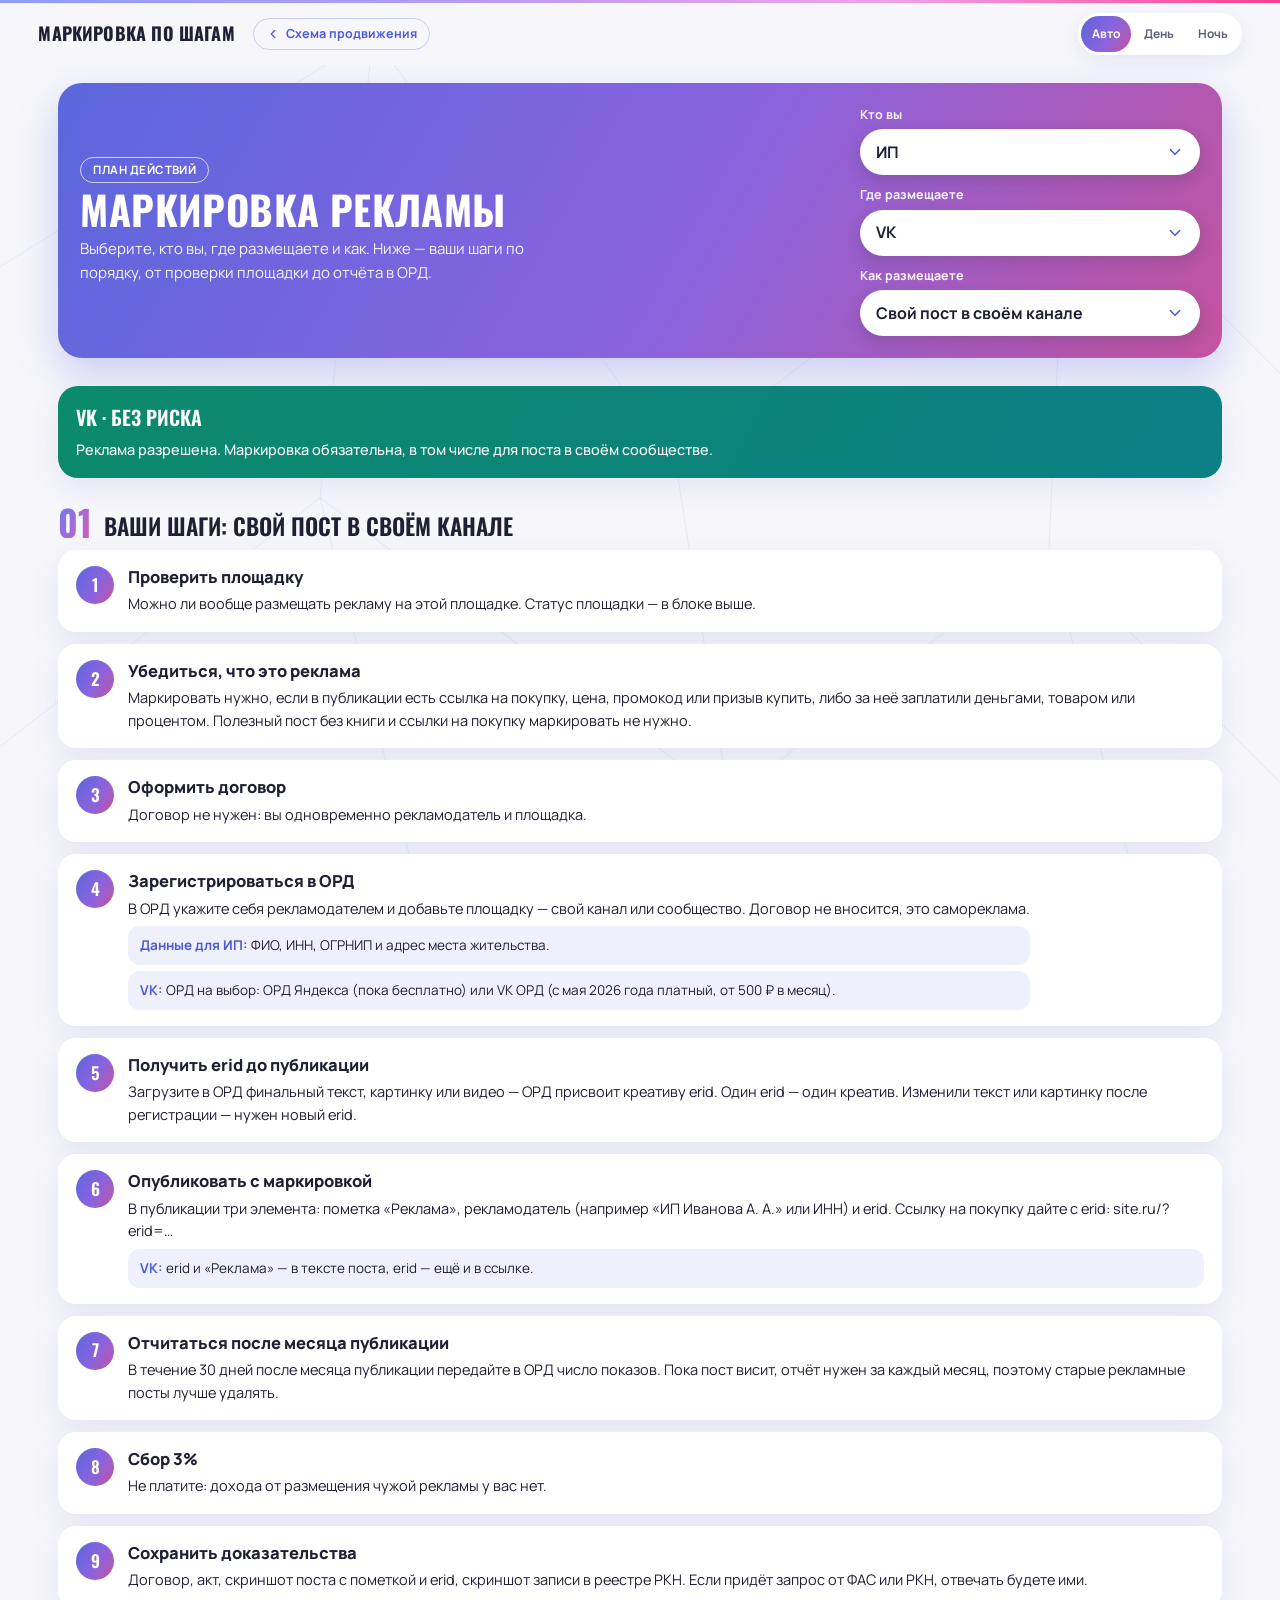
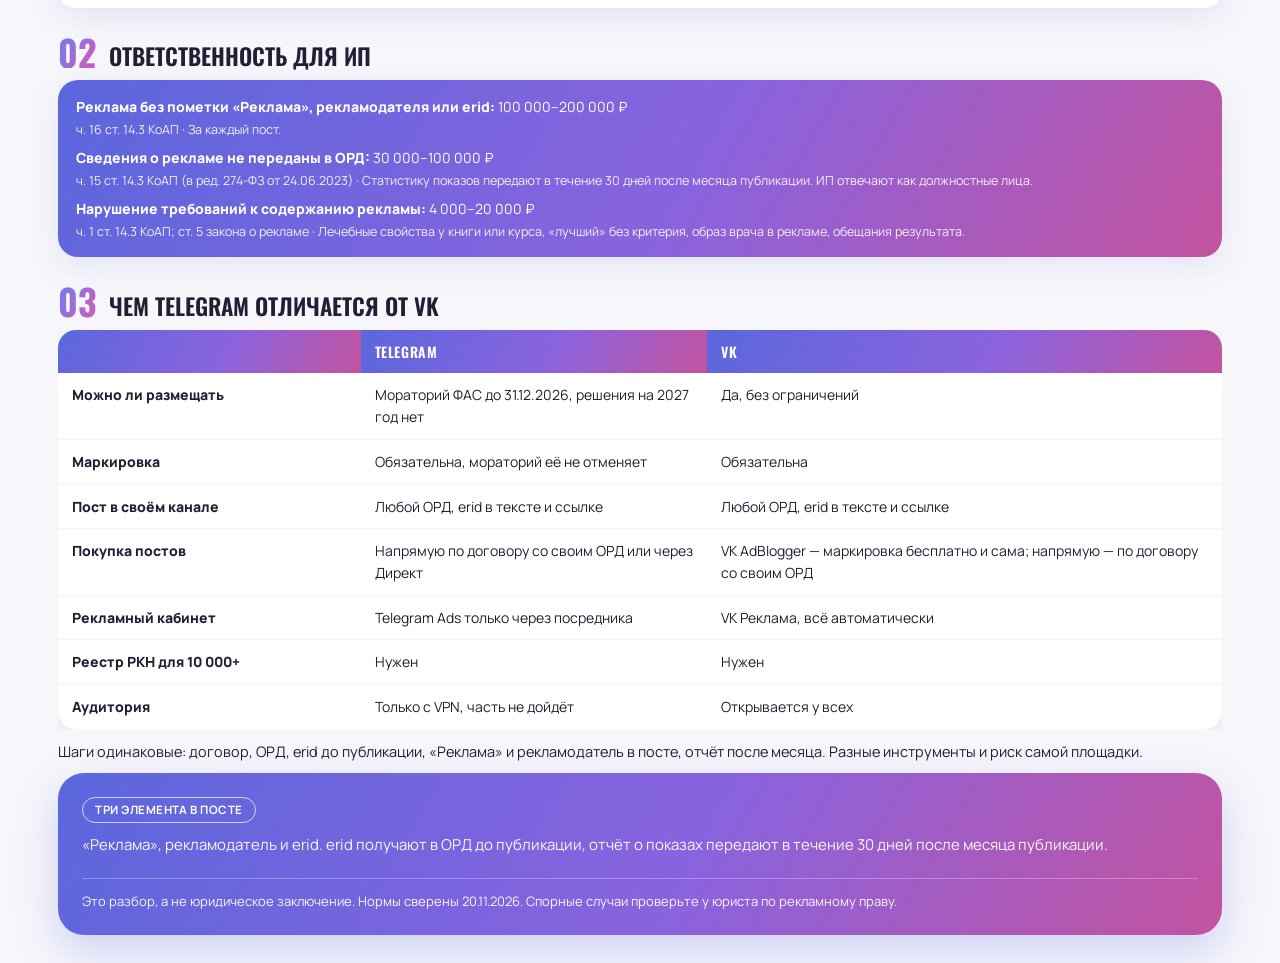
==== site/markirovka.html @ c94cd8e6 "Страница «Маркировка по шагам» Co-Authored-By: Claude Opus 5.5 <noreply@anthropic.com> Claude-Sessio" ====
<!DOCTYPE html>
<html lang="ru">
<head>
<meta charset="utf-8">
<meta name="viewport" content="width=device-width, initial-scale=1">
<title>Маркировка рекламы по шагам</title>
<link rel="preconnect" href="https://fonts.googleapis.com">
<link rel="preconnect" href="https://fonts.gstatic.com" crossorigin>
<link href="https://fonts.googleapis.com/css2?family=Manrope:wght@400;500;600;700;800&family=Oswald:wght@500;600;700&display=swap" rel="stylesheet">
<style>
/* VOICE: спокойный наставник для эксперта-новичка, без юридического жаргона
   IDEA: маршрутная карта — шаг за шагом от площадки к безопасной продаже
   PICTURE: раскрывающиеся ряды карточек с цветной полосой риска
   COLOUR and TYPE: сиренево-розовый фирменный градиент, изумруд, солнце, малина; Oswald + Manrope
   LAYOUT: узкая строка пути сверху, шаги столбцом, градиентный подвал с пояснениями */
:root{color-scheme:light dark;--bg:light-dark(#F6F6FB,#11121C);--ink:light-dark(#1F2033,#F1F2FA);--muted:light-dark(#5D6078,#AEB1C8);--card:light-dark(#FFFFFF,#1C1D2D);--line:light-dark(rgba(91,103,221,.28),rgba(174,181,255,.30));--pillink:light-dark(#4F5BD5,#B3B9FF);--stroke:light-dark(rgba(91,103,221,.08),rgba(174,181,255,.06));--bar:light-dark(rgba(246,246,251,.94),rgba(17,18,28,.94));--sh:light-dark(rgba(76,86,180,.10),rgba(0,0,0,.45));--soft:light-dark(#EEF0FC,#26283C);
--brand:linear-gradient(120deg,#5B67DD 0%,#8A63DE 55%,#C3539F 100%);--g:linear-gradient(120deg,#0C8A6B 0%,#0B7F86 100%);--y:linear-gradient(120deg,#FFD452 0%,#FFB443 100%);--r:linear-gradient(120deg,#D7344C 0%,#C0266A 100%);--bright:linear-gradient(90deg,#8E9CFF 0%,#B49CF5 35%,#F0A2E5 70%,#FF3D8B 100%)}
:root[data-theme=light]{color-scheme:light}:root[data-theme=dark]{color-scheme:dark}
*{box-sizing:border-box;min-width:0}
body{margin:0;background:var(--bg);color:var(--ink);font:15px/1.55 Manrope,system-ui,sans-serif;overflow-x:clip}
button,select{font:inherit}
button:focus-visible,select:focus-visible,a:focus-visible{outline:3px solid #8E9CFF;outline-offset:2px}
.geo{position:fixed;inset:0;width:100%;height:100%;pointer-events:none;z-index:0}
.geo g{stroke:var(--stroke)}
.top{position:sticky;top:0;z-index:5;background:var(--bar);backdrop-filter:blur(8px)}
.top::before{content:"";display:block;height:3px;background:var(--bright)}
.bar{display:flex;flex-wrap:wrap;align-items:center;gap:10px 18px;padding:10px max(3vw,16px)}
.disp{font-family:Oswald,Manrope,sans-serif;text-transform:uppercase;letter-spacing:.01em}
.word{font-size:18px;font-weight:700}
.crumbs{display:flex;flex-wrap:wrap;gap:6px}
.crumb{display:inline-flex;align-items:center;min-height:32px;padding:0 12px;border-radius:999px;border:1px solid var(--line);background:transparent;font-size:12.5px;font-weight:600;color:var(--pillink);cursor:pointer}
.crumb[aria-current]{border-color:transparent;background:var(--brand);color:#fff;cursor:default}
.tools{margin-left:auto;display:flex;align-items:center;gap:10px}
.seg{display:inline-flex;gap:2px;padding:3px;border-radius:999px;background:var(--card);box-shadow:0 6px 18px var(--sh)}
.seg button{display:inline-flex;align-items:center;gap:6px;min-height:36px;min-width:44px;padding:0 11px;border:0;border-radius:999px;background:transparent;font-size:12px;font-weight:700;color:var(--muted);cursor:pointer}
.seg button[aria-pressed=true]{background:var(--brand);color:#fff}
.cta{min-height:38px;padding:0 16px;white-space:nowrap;border:0;border-radius:999px;background:#D81F6E;color:#fff;font-size:13px;font-weight:700;cursor:pointer}
main{position:relative;z-index:1;max-width:1240px;margin:0 auto;padding:18px max(3vw,16px) 0;display:flex;flex-direction:column;gap:28px}
.hero{display:flex;flex-wrap:wrap;gap:18px 28px;align-items:center;padding:22px;border-radius:24px;background:var(--brand);color:#fff;box-shadow:0 16px 40px rgba(91,103,221,.28)}
.hero h1{margin:6px 0 8px;font-size:clamp(30px,4vw,40px);font-weight:700;line-height:1}
.hero p{margin:0;max-width:460px;color:rgba(255,255,255,.94)}
.tag{display:inline-flex;align-items:center;min-height:26px;padding:0 12px;border-radius:999px;border:1px solid rgba(255,255,255,.7);font-size:11.5px;font-weight:700;letter-spacing:.04em;text-transform:uppercase}
.fields{flex:0 1 340px;display:flex;flex-direction:column;gap:10px}
.fields label{display:block;margin-bottom:5px;font-size:12.5px;font-weight:700;color:rgba(255,255,255,.94)}
.sw{position:relative}
.sw select{appearance:none;width:100%;min-height:46px;padding:0 44px 0 16px;border:0;border-radius:999px;background:#fff;color:#1F2033;font-size:16px;font-weight:700;box-shadow:0 6px 16px rgba(31,32,51,.18);cursor:pointer}
.sw svg{position:absolute;right:16px;top:14px;pointer-events:none}
.step{display:flex;flex-direction:column;gap:12px;scroll-margin-top:90px}
.sh{display:flex;align-items:flex-end;gap:12px;flex-wrap:wrap}
.num{font-family:Oswald,sans-serif;font-size:36px;font-weight:700;line-height:.9;background:linear-gradient(120deg,#6E7CF0,#D45CB8);-webkit-background-clip:text;background-clip:text;color:transparent}
.sh h2{margin:0;font-family:Oswald,Manrope,sans-serif;font-size:23px;font-weight:600;text-transform:uppercase;line-height:1.05;text-wrap:balance}
.hint{font-size:13px;color:var(--muted)}
.row{display:flex;flex-wrap:wrap;gap:12px}
.opt{display:flex;flex-direction:column;flex:1 1 190px;max-width:236px;border-radius:18px;background:var(--card);box-shadow:0 10px 30px var(--sh);overflow:hidden;transition:transform .15s ease,box-shadow .15s ease}
.opt:hover{transform:translateY(-2px)}
.opt.sel{box-shadow:0 0 0 2px #6C78E8,0 16px 36px rgba(108,120,232,.30)}
.hd{display:flex;align-items:center;gap:6px;padding:7px 12px;font-family:Oswald,sans-serif;font-size:12px;font-weight:600;letter-spacing:.07em;text-transform:uppercase}
.g .hd{background:var(--g);color:#fff}.y .hd{background:var(--y);color:#2B1F00}.r .hd{background:var(--r);color:#fff}
.pick{margin-left:auto;padding:1px 7px;border-radius:999px;background:rgba(255,255,255,.92);color:#3B45B8;font-family:Manrope,sans-serif;font-size:10.5px;font-weight:800;letter-spacing:0;text-transform:none}
.bd{all:unset;cursor:pointer;display:flex;flex-direction:column;gap:5px;padding:11px 12px 10px;min-height:44px}
.bd:focus-visible{outline:3px solid #8E9CFF;outline-offset:-3px}
.t{font-size:15px;font-weight:800;line-height:1.25}
.d{font-size:13px;line-height:1.45;color:var(--muted)}
.ft{display:flex;gap:6px;flex-wrap:wrap;padding:0 12px 12px;margin-top:auto}
.lnk{display:inline-flex;align-items:center;gap:4px;min-height:32px;padding:0 8px;white-space:nowrap;border-radius:999px;border:1px solid var(--line);background:transparent;font-size:11.5px;font-weight:700;color:var(--pillink);cursor:pointer}
.big{display:flex;flex-direction:column;gap:10px;flex:1 1 300px;padding:16px 18px;border-radius:20px;color:#fff;box-shadow:0 10px 30px var(--sh)}
.big h3{margin:0;font-family:Oswald,sans-serif;font-size:20px;font-weight:600;text-transform:uppercase}
.big h4{margin:4px 0 0;font-size:12px;font-weight:800;letter-spacing:.05em;text-transform:uppercase;opacity:.92}
.big ul{margin:0;padding-left:18px;display:flex;flex-direction:column;gap:5px;font-size:14px;font-weight:500}
.big.yel{color:#2B1F00}
.fine{display:flex;flex-direction:column;gap:2px;font-size:14px}
.fine b{font-weight:800}
.fine small{font-size:12.5px;opacity:.9}
.vf{display:inline-block;margin-left:6px;padding:0 7px;border-radius:999px;background:rgba(255,255,255,.92);color:#8A2A55;font-size:11px;font-weight:800;vertical-align:1px}
.check{display:flex;flex-wrap:wrap;align-items:center;gap:8px 10px;padding:12px 16px;border-radius:18px;background:var(--card);box-shadow:0 10px 30px var(--sh)}
.chip{display:inline-flex;align-items:center;min-height:32px;padding:0 12px;border-radius:999px;border:1px solid var(--line);font-size:13px;font-weight:600;color:var(--pillink)}
.white{background:#fff;color:#1F2033}
.wbtn{display:inline-flex;align-items:center;gap:7px;min-height:40px;padding:0 16px;border:0;border-radius:999px;background:#fff;color:#4F5BD5;font-size:13.5px;font-weight:700;cursor:pointer}
.note{padding:18px;border-radius:20px;background:var(--card);box-shadow:0 10px 30px var(--sh)}
footer{position:relative;z-index:1;max-width:1240px;margin:10px auto 28px;padding:0 max(3vw,16px)}
.foot{display:flex;flex-wrap:wrap;gap:22px;padding:24px;border-radius:26px;background:var(--brand);color:#fff;box-shadow:0 16px 40px rgba(91,103,221,.25)}
.foot h2{margin:0 0 10px;font-size:28px;font-weight:700;line-height:1}
.foot p{margin:0;color:rgba(255,255,255,.94)}
.dot{display:inline-block;width:9px;height:9px;border-radius:50%}
.legal{flex:1 1 100%;padding-top:12px;border-top:1px solid rgba(255,255,255,.28);font-size:13px;color:rgba(255,255,255,.92)}
dialog{width:min(620px,calc(100vw - 32px));max-height:calc(100vh - 48px);padding:0;border:0;border-radius:24px;background:var(--card);color:var(--ink);box-shadow:0 24px 60px rgba(31,32,51,.25)}
dialog::backdrop{background:rgba(20,21,34,.45)}
.dlg{display:flex;flex-direction:column;gap:12px;padding:22px}
.dlg.brand{background:var(--brand);color:#fff}
.dh{display:flex;justify-content:space-between;align-items:flex-start;gap:12px}
.dh h3{margin:0;font-size:26px;font-weight:700;line-height:1.05}
.x{flex:none;display:inline-flex;align-items:center;justify-content:center;width:44px;height:44px;border:0;border-radius:999px;background:var(--soft);color:var(--pillink);cursor:pointer}
.brand .x{background:#fff;color:#4F5BD5}
.dlg p{margin:0}
.kv{display:grid;grid-template-columns:minmax(0,1fr);gap:4px;padding:12px 14px;border-radius:16px;background:var(--soft)}
.kv .lw{font-size:12.5px;color:var(--muted)}
.two{display:grid;grid-template-columns:repeat(2,minmax(0,1fr));gap:10px}
.mini{display:flex;flex-direction:column;gap:6px;padding:12px;border-radius:16px;background:#fff;color:#1F2033;font-size:13.5px}
.lab{align-self:flex-start;padding:2px 9px;border-radius:999px;color:#fff;font-family:Oswald,sans-serif;font-size:11px;font-weight:600;letter-spacing:.07em;text-transform:uppercase}
@media(max-width:600px){.opt{flex:1 1 100%;max-width:none}.tools{margin-left:0;width:100%;justify-content:space-between}.two{grid-template-columns:minmax(0,1fr)}.foot{padding:18px}}
@media(prefers-reduced-motion:reduce){.opt{transition:none}.opt:hover{transform:none}}
.navl{display:inline-flex;align-items:center;gap:6px;min-height:32px;padding:0 12px;border-radius:999px;border:1px solid var(--line);font-size:12.5px;font-weight:700;color:var(--pillink);text-decoration:none}
.status{display:flex;flex-direction:column;gap:6px;padding:16px 18px;border-radius:20px;color:#fff;box-shadow:0 10px 30px var(--sh)}
.status.y{color:#2B1F00}
.status h3{margin:0;font-family:Oswald,sans-serif;font-size:20px;font-weight:600;text-transform:uppercase}
.status p{margin:0;font-size:14.5px;font-weight:500}
.plan{list-style:none;margin:0;padding:0;display:flex;flex-direction:column;gap:12px}
.ps{display:flex;gap:14px;padding:16px 18px;border-radius:18px;background:var(--card);box-shadow:0 10px 30px var(--sh)}
.pn{flex:none;display:inline-flex;align-items:center;justify-content:center;width:38px;height:38px;border-radius:50%;background:var(--brand);color:#fff;font-family:Oswald,sans-serif;font-size:17px;font-weight:600}
.pb{display:flex;flex-direction:column;gap:6px}
.pb h3{margin:0;font-size:16.5px;font-weight:800;line-height:1.3}
.pb p{margin:0;font-size:14.5px}
.pnote{padding:9px 12px;border-radius:12px;background:var(--soft);font-size:13.5px}
.pnote b{color:var(--pillink)}
.cmp{width:100%;border-collapse:separate;border-spacing:0;border-radius:18px;overflow:hidden;background:var(--card);box-shadow:0 10px 30px var(--sh);font-size:14px}
.cmp th,.cmp td{padding:11px 14px;text-align:left;vertical-align:top;border-bottom:1px solid var(--stroke)}
.cmp thead th{background:var(--brand);color:#fff;font-family:Oswald,sans-serif;font-size:14px;font-weight:600;letter-spacing:.04em;text-transform:uppercase}
.cmp tbody th{font-weight:800;width:26%}
.cmp tr:last-child td,.cmp tr:last-child th{border-bottom:0}
.fines3{display:flex;flex-direction:column;gap:8px}
@media(max-width:600px){.cmp th,.cmp td{padding:9px 10px;font-size:13px}.ps{padding:14px}}
</style>
</head>
<body>
<svg class="geo" aria-hidden="true" viewBox="0 0 1440 1400" preserveAspectRatio="xMidYMin slice"><g fill="none" stroke-width="1.2"><polyline points="0,300 420,40 760,520 1200,180 1440,420"/><polyline points="0,840 360,560 820,900 1180,620 1440,880"/><polyline points="0,1300 480,1040 900,1360 1300,1080 1440,1220"/><line x1="420" y1="40" x2="360" y2="560"/><line x1="760" y1="520" x2="820" y2="900"/><line x1="1200" y1="180" x2="1180" y2="620"/><line x1="360" y1="560" x2="480" y2="1040"/><line x1="1180" y1="620" x2="1300" y2="1080"/></g></svg>

<header class="top">
<div class="bar">
<span class="disp word">Маркировка по шагам</span>
<a class="navl" href="index.html"><svg width="14" height="14" viewBox="0 0 24 24" fill="none" stroke="currentColor" stroke-width="2.2" stroke-linecap="round" stroke-linejoin="round" aria-hidden="true"><path d="m15 18-6-6 6-6"/></svg>Схема продвижения</a>
<div class="tools">
<div class="seg" role="group" aria-label="Тема оформления">
<button type="button" data-theme-set="auto" aria-pressed="true">Авто</button>
<button type="button" data-theme-set="light" aria-pressed="false">День</button>
<button type="button" data-theme-set="dark" aria-pressed="false">Ночь</button>
</div>
</div>
</div>
</header>

<main>
<section class="hero" aria-labelledby="h0">
<div style="flex:1 1 360px">
<span class="tag">План действий</span>
<h1 id="h0" class="disp">Маркировка рекламы</h1>
<p>Выберите, кто вы, где размещаете и как. Ниже — ваши шаги по порядку, от проверки площадки до отчёта в ОРД.</p>
</div>
<div class="fields">
<div><label for="form">Кто вы</label><div class="sw"><select id="form"></select><svg width="18" height="18" viewBox="0 0 24 24" fill="none" stroke="#4F5BD5" stroke-width="2.2" stroke-linecap="round" stroke-linejoin="round" aria-hidden="true"><path d="m6 9 6 6 6-6"/></svg></div></div>
<div><label for="pl">Где размещаете</label><div class="sw"><select id="pl"></select><svg width="18" height="18" viewBox="0 0 24 24" fill="none" stroke="#4F5BD5" stroke-width="2.2" stroke-linecap="round" stroke-linejoin="round" aria-hidden="true"><path d="m6 9 6 6 6-6"/></svg></div></div>
<div><label for="mt">Как размещаете</label><div class="sw"><select id="mt"></select><svg width="18" height="18" viewBox="0 0 24 24" fill="none" stroke="#4F5BD5" stroke-width="2.2" stroke-linecap="round" stroke-linejoin="round" aria-hidden="true"><path d="m6 9 6 6 6-6"/></svg></div></div>
</div>
</section>
<div id="out" style="display:flex;flex-direction:column;gap:28px"></div>
</main>

<footer>
<div class="foot">
<div style="flex:1 1 340px;display:flex;flex-direction:column;gap:10px">
<span class="tag" style="align-self:flex-start">Три элемента в посте</span>
<p>«Реклама», рекламодатель и erid. erid получают в ОРД до публикации, отчёт о показах передают в течение 30 дней после месяца публикации.</p>
</div>
<p class="legal" id="legal"></p>
</div>
</footer>

<script src="data.js"></script>
<script src="markirovka.js"></script>
<script>
{
const D = window.SCHEMA, M = window.MARK;
const $ = (s) => document.querySelector(s);
const esc = (s) => String(s).replace(/[&<>"]/g, (c) => ({ '&': '&amp;', '<': '&lt;', '>': '&gt;', '"': '&quot;' }[c]));
const RL = { g: 'Без риска', y: 'Низкий риск', r: 'Высокий риск' };
const store = {
  get(k, d) { try { const v = localStorage.getItem(k); return v ? JSON.parse(v) : d; } catch (e) { return d; } },
  set(k, v) { try { localStorage.setItem(k, JSON.stringify(v)); } catch (e) {} }
};
let S = Object.assign({ form: 'ip', pl: 'vk', mt: 'own' }, store.get('mark-state', {}));
if (!D.forms.some((f) => f.id === S.form)) S.form = 'ip';
if (!M.platforms.some((p) => p.id === S.pl)) S.pl = 'vk';
if (!M.methods.some((m) => m.id === S.mt)) S.mt = 'own';

function sec(num, title, body) {
  return '<section class="step" aria-labelledby="s' + num + '"><div class="sh"><span class="num" aria-hidden="true">0' + num + '</span><h2 id="s' + num + '">' + esc(title) + '</h2></div>' + body + '</section>';
}

function render() {
  store.set('mark-state', S);
  const p = M.platforms.find((x) => x.id === S.pl);
  const m = M.methods.find((x) => x.id === S.mt);
  const who = D.formWho[S.form];
  let html = '';
  const bg = 'var(--' + p.risk + ')';
  html += '<div class="status ' + p.risk + '" style="background:' + bg + '"><h3>' + esc(p.name) + ' · ' + RL[p.risk] + '</h3><p>' + esc(p.status) + '</p></div>';

  if (p.stop) {
    html += sec(1, 'Что делать вместо', '<div class="note"><p style="margin:0">Размещайте рекламу в VK, на Rutube или в Дзене. В Instagram можно вести экспертный блог без рекламы и вести людей к себе через имя автора — этот путь разобран в схеме продвижения.</p></div>');
    $('#out').innerHTML = html; return;
  }
  if (S.mt === 'cabinet' && !p.cabinet) {
    html += sec(1, 'Этот способ здесь недоступен', '<div class="note"><p style="margin:0">У ' + esc(p.name) + ' нет рекламного кабинета для России. Выберите «Свой пост в своём канале» или «Покупаю пост у блогера», либо запустите рекламу в VK Рекламе или Яндекс Директе.</p></div>');
    $('#out').innerHTML = html; return;
  }

  const steps = M.steps.filter((s) => s.methods.includes(S.mt));
  const items = steps.map((s, i) => {
    let t = s.text[S.mt] || s.text.all;
    let notes = '';
    if (s.id === 'ord') notes += '<div class="pnote"><b>Данные ' + esc(who) + ':</b> ' + esc(M.ordData[S.form]) + '</div><div class="pnote"><b>' + esc(p.name) + ':</b> ' + esc(S.mt === 'own' ? p.own : p.buy) + '</div>';
    if (s.id === 'contract' && S.mt === 'buy') notes += '<div class="pnote"><b>' + esc(p.name) + ':</b> ' + esc(p.buy) + '</div>';
    if (s.id === 'contract' && S.mt === 'cabinet') notes += '<div class="pnote"><b>' + esc(p.name) + ':</b> ' + esc(p.cabinet) + '</div>';
    if (s.platform === 'publish') notes += '<div class="pnote"><b>' + esc(p.name) + ':</b> ' + esc(p.publish) + '</div>';
    return '<li class="ps"><span class="pn" aria-hidden="true">' + (i + 1) + '</span><div class="pb"><h3>' + esc(s.title) + '</h3><p>' + esc(t) + '</p>' + notes + '</div></li>';
  }).join('');
  html += sec(1, 'Ваши шаги: ' + m.name.toLowerCase(), '<ol class="plan">' + items + '</ol>');

  const keys = S.mt === 'buy' ? ['marking', 'erir', 'registry', 'content'] : S.mt === 'own' ? ['marking', 'erir', 'content'] : ['content'];
  html += sec(2, 'Ответственность ' + who, '<div class="big" style="background:var(--brand);flex:none"><div class="fines3">' + keys.map((k) => {
    const f = D.fines[k];
    return '<div class="fine"><span><b>' + esc(f.title) + ':</b> ' + esc(f[S.form]) + (f.verify ? '<span class="vf">сверить</span>' : '') + '</span><small>' + esc(f.law) + (f.note ? ' · ' + esc(f.note) : '') + '</small></div>';
  }).join('') + '</div></div>');

  const c = M.compare;
  html += sec(3, c.title, '<div style="overflow-x:auto"><table class="cmp"><thead><tr><th scope="col"></th><th scope="col">Telegram</th><th scope="col">VK</th></tr></thead><tbody>' +
    c.rows.map((r) => '<tr><th scope="row">' + esc(r.label) + '</th><td>' + esc(r.tg) + '</td><td>' + esc(r.vk) + '</td></tr>').join('') +
    '</tbody></table></div><p style="margin:0;font-size:14.5px">' + esc(c.outro) + '</p>');
  $('#out').innerHTML = html;
}

function setTheme(m) {
  if (m === 'auto') document.documentElement.removeAttribute('data-theme');
  else document.documentElement.setAttribute('data-theme', m);
  document.querySelectorAll('[data-theme-set]').forEach((b) => b.setAttribute('aria-pressed', String(b.dataset.themeSet === m)));
  store.set('skhema-theme', m);
}
document.addEventListener('click', (e) => { const t = e.target.closest('[data-theme-set]'); if (t) setTheme(t.dataset.themeSet); });

$('#form').innerHTML = D.forms.map((f) => '<option value="' + f.id + '">' + esc(f.name) + '</option>').join('');
$('#pl').innerHTML = M.platforms.map((p) => '<option value="' + p.id + '">' + esc(p.name) + '</option>').join('');
$('#mt').innerHTML = M.methods.map((m) => '<option value="' + m.id + '">' + esc(m.name) + '</option>').join('');
$('#form').value = S.form; $('#pl').value = S.pl; $('#mt').value = S.mt;
['form', 'pl', 'mt'].forEach((k) => $('#' + k).addEventListener('change', (e) => { S[k] = e.target.value; render(); }));
$('#legal').textContent = 'Это разбор, а не юридическое заключение. Нормы сверены ' + M.checked + '. Спорные случаи проверьте у юриста по рекламному праву.';
setTheme(store.get('skhema-theme', 'auto'));
render();
}
</script>
</body>
</html>
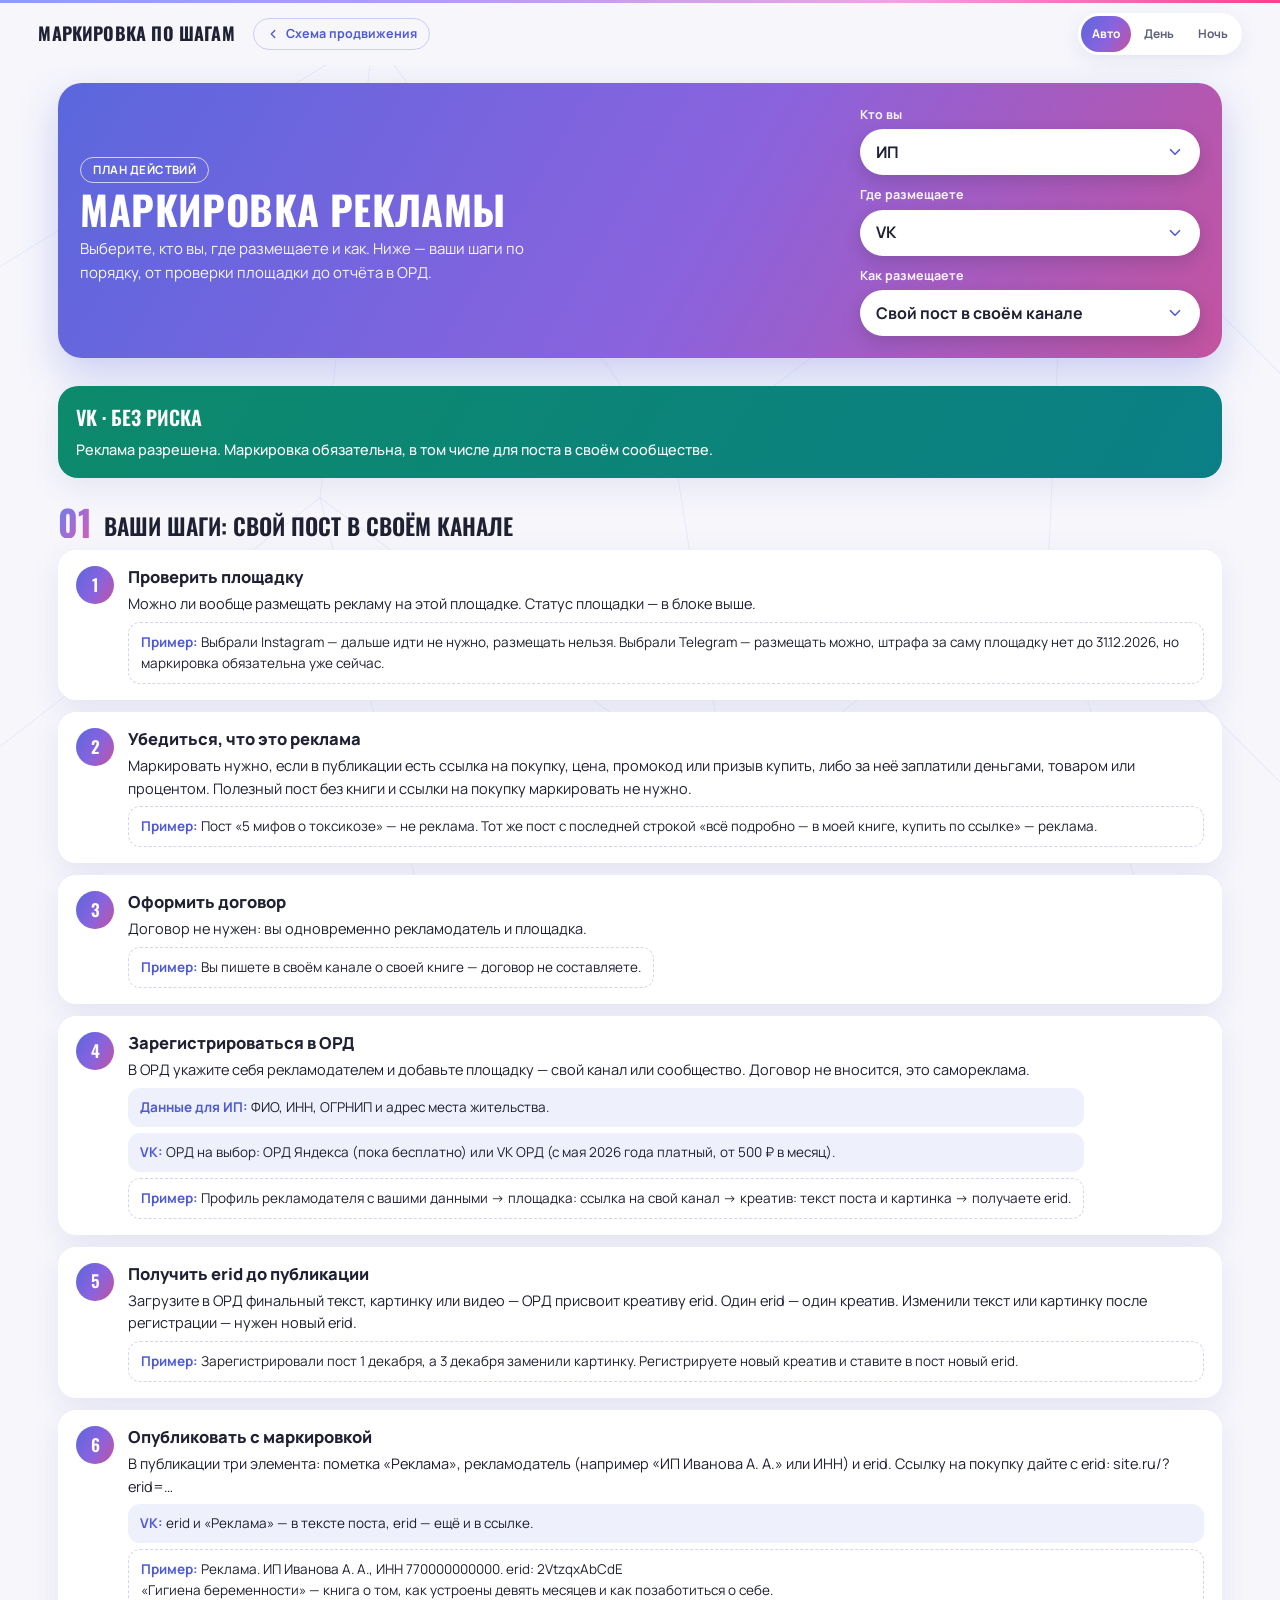
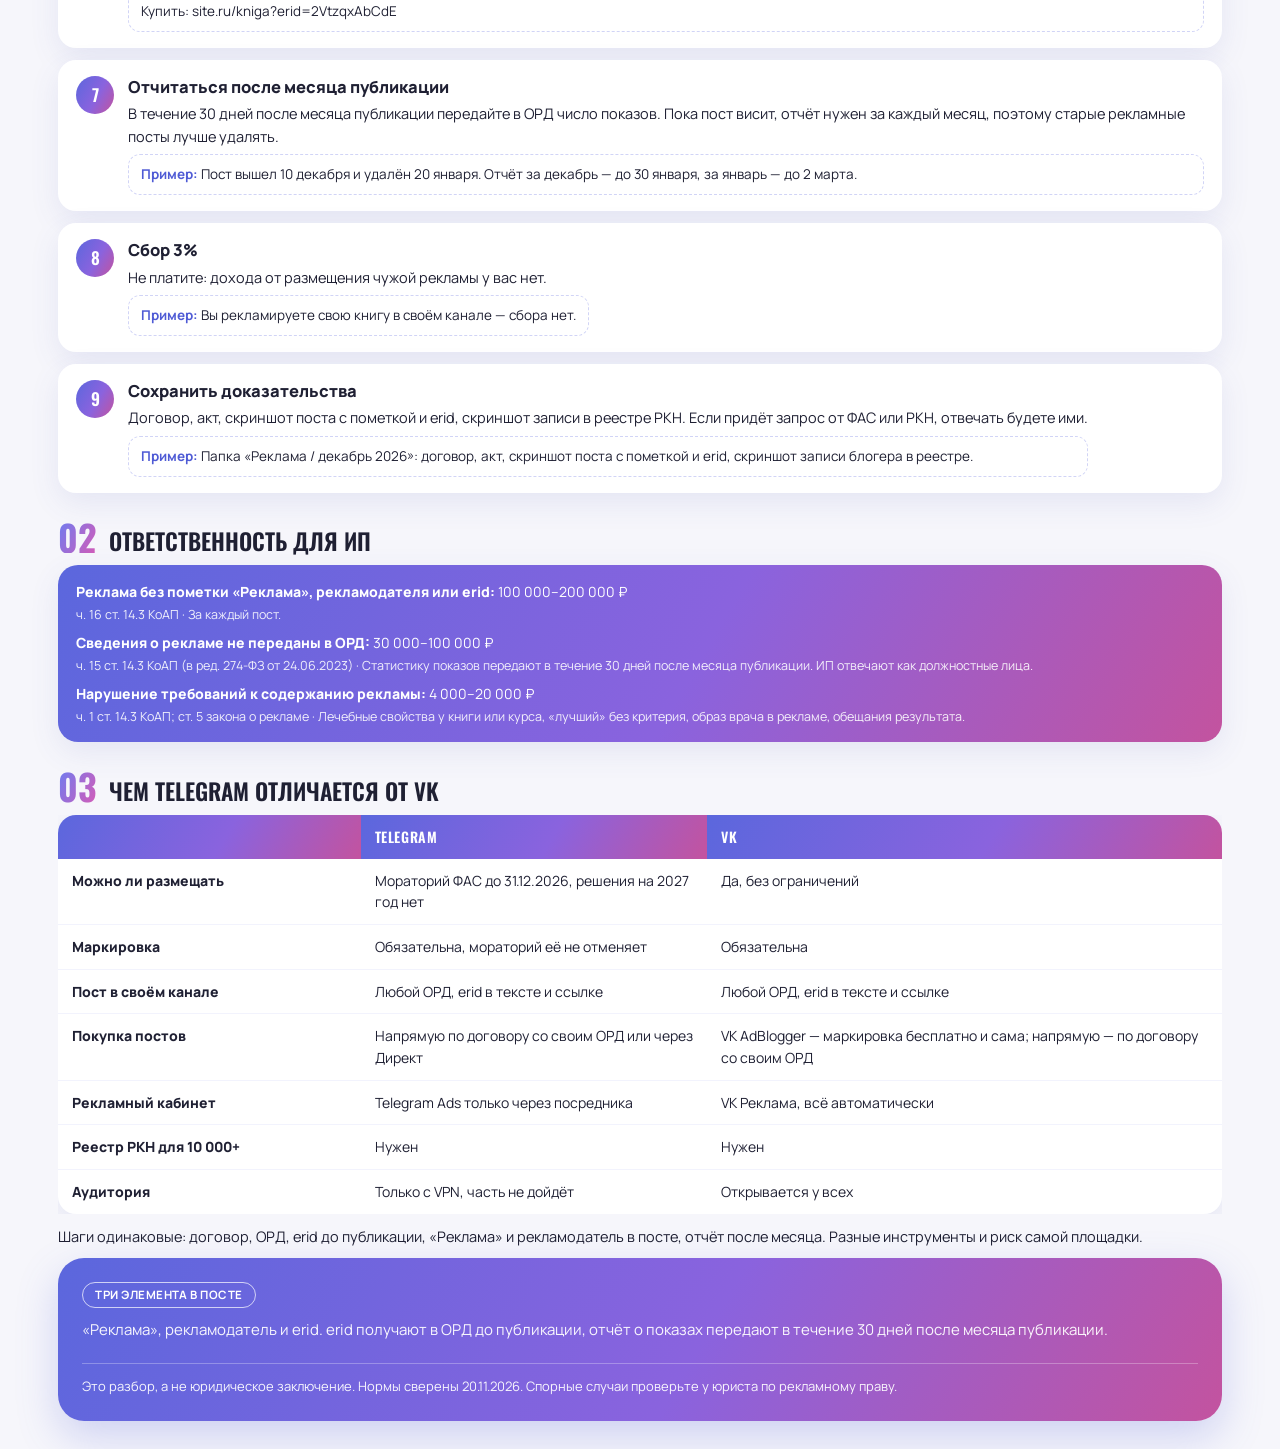
==== commit 54133cc7: "ФАС 410/24 и АТ/61279/26; пояснения и шаги маркировки с примерами Co-Authored-By: Claude Opus 5.5 <n" ====
--- a/site/markirovka.html
+++ b/site/markirovka.html
@@ -112,6 +112,7 @@
 .pb p{margin:0;font-size:14.5px}
 .pnote{padding:9px 12px;border-radius:12px;background:var(--soft);font-size:13.5px}
 .pnote b{color:var(--pillink)}
+.pnote.ex{white-space:pre-line;background:transparent;border:1px dashed var(--line)}
 .cmp{width:100%;border-collapse:separate;border-spacing:0;border-radius:18px;overflow:hidden;background:var(--card);box-shadow:0 10px 30px var(--sh);font-size:14px}
 .cmp th,.cmp td{padding:11px 14px;text-align:left;vertical-align:top;border-bottom:1px solid var(--stroke)}
 .cmp thead th{background:var(--brand);color:#fff;font-family:Oswald,sans-serif;font-size:14px;font-weight:600;letter-spacing:.04em;text-transform:uppercase}
@@ -211,6 +212,8 @@
     if (s.id === 'contract' && S.mt === 'buy') notes += '<div class="pnote"><b>' + esc(p.name) + ':</b> ' + esc(p.buy) + '</div>';
     if (s.id === 'contract' && S.mt === 'cabinet') notes += '<div class="pnote"><b>' + esc(p.name) + ':</b> ' + esc(p.cabinet) + '</div>';
     if (s.platform === 'publish') notes += '<div class="pnote"><b>' + esc(p.name) + ':</b> ' + esc(p.publish) + '</div>';
+    const ex = s.example && (s.example[S.mt] || s.example.all);
+    if (ex) notes += '<div class="pnote ex"><b>Пример:</b> ' + esc(ex) + '</div>';
     return '<li class="ps"><span class="pn" aria-hidden="true">' + (i + 1) + '</span><div class="pb"><h3>' + esc(s.title) + '</h3><p>' + esc(t) + '</p>' + notes + '</div></li>';
   }).join('');
   html += sec(1, 'Ваши шаги: ' + m.name.toLowerCase(), '<ol class="plan">' + items + '</ol>');
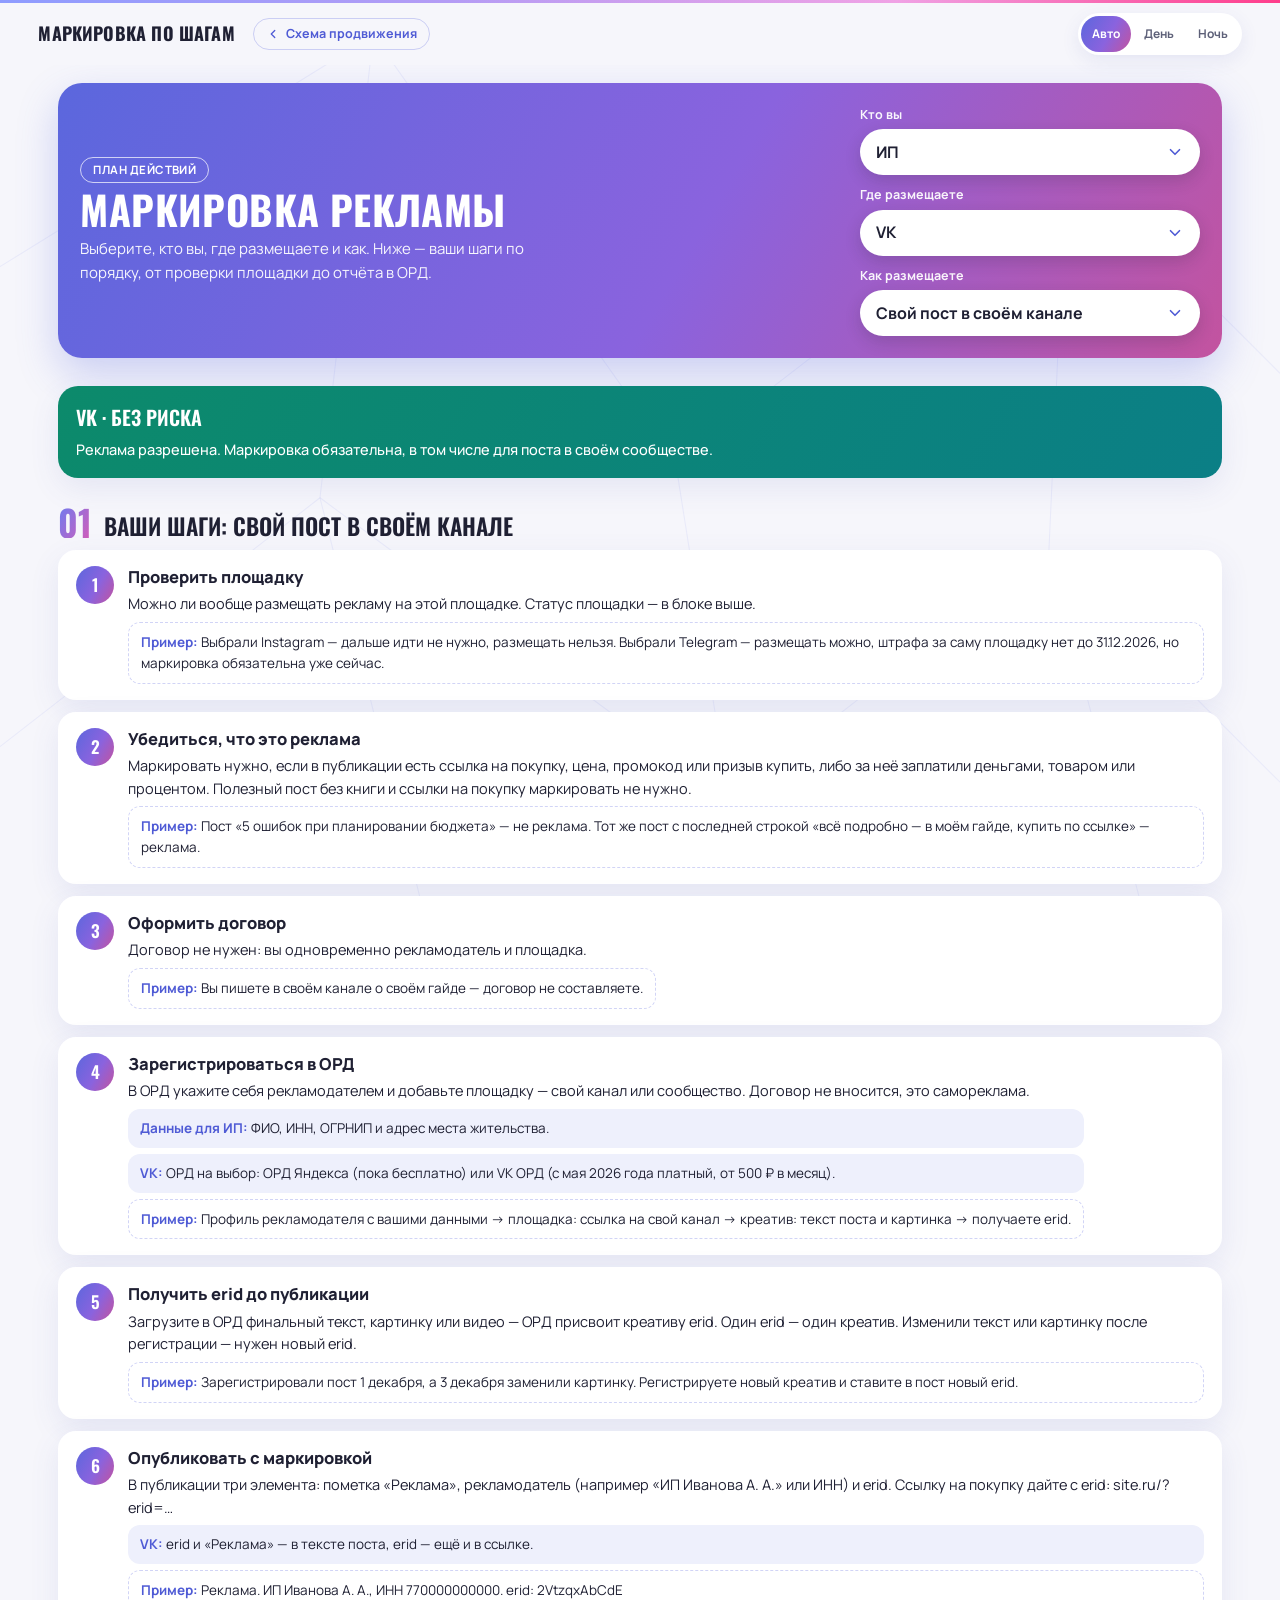
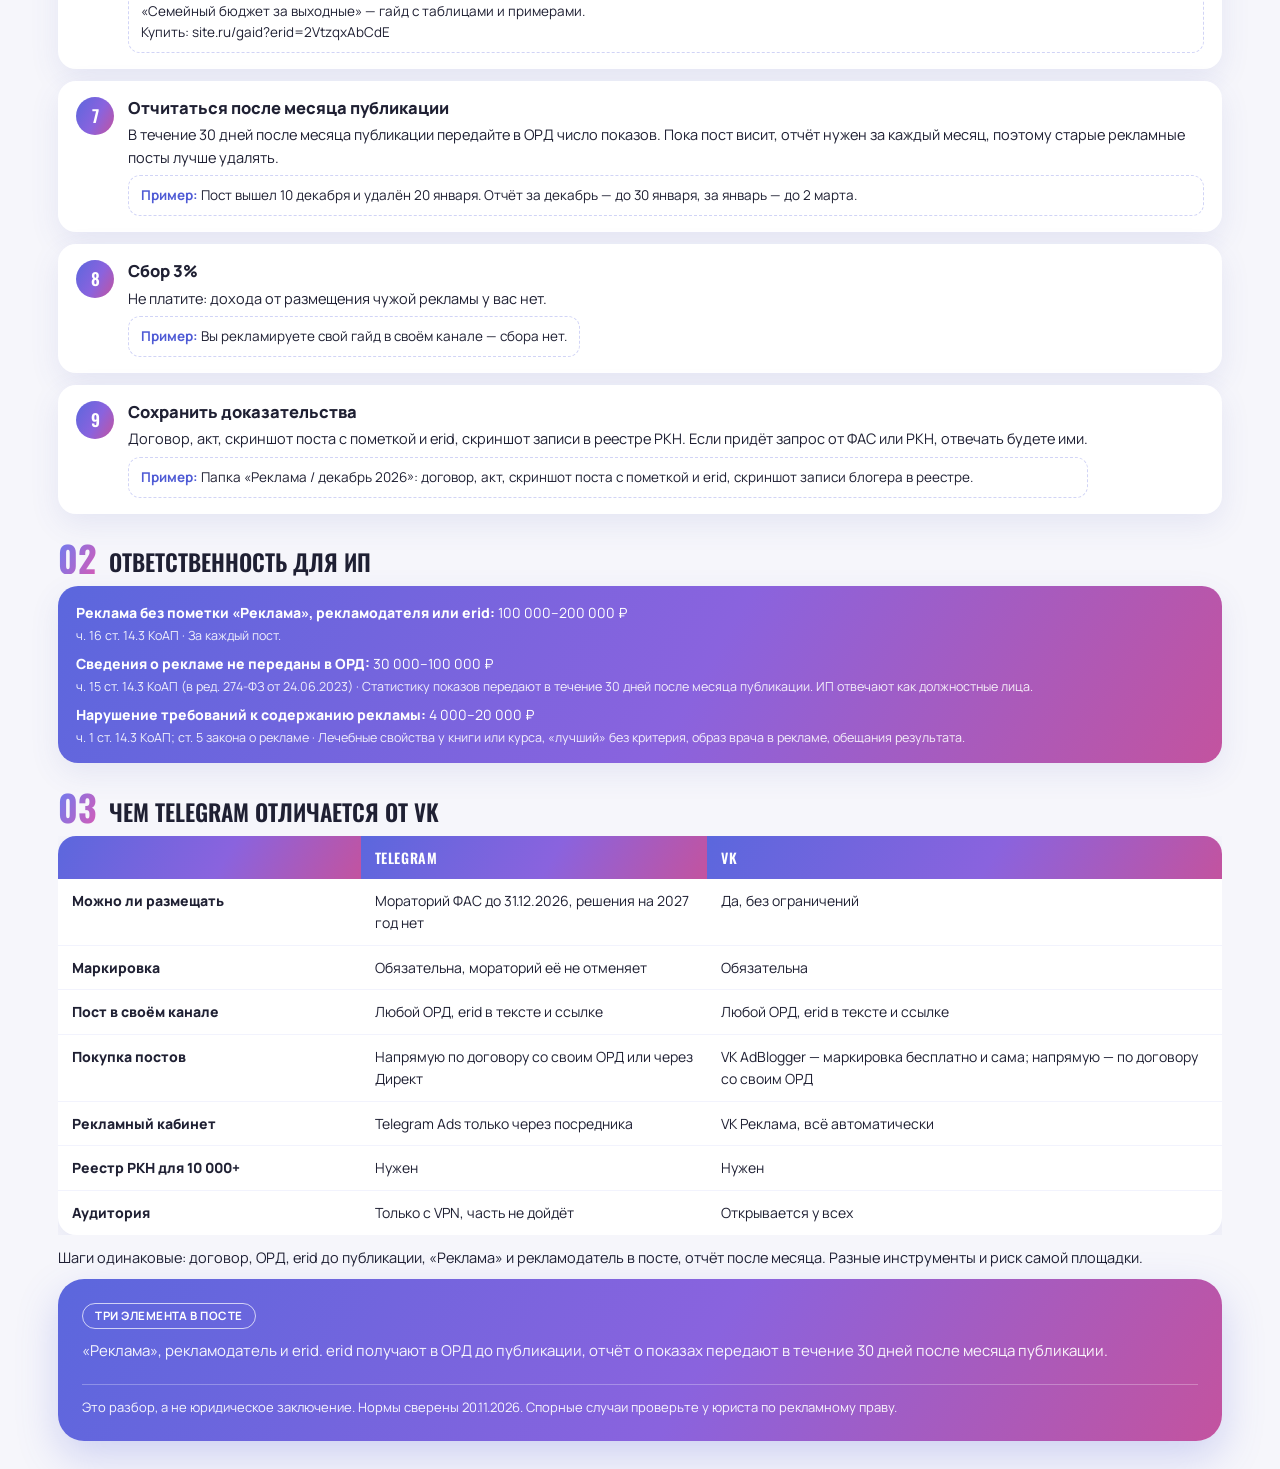
==== commit b36023c1: "Шесть вариантов оформления: без статуса, самозанятый, ИП на НПД, ИП, ООО, АНО Co-Authored-By: Claude" ====
--- a/site/markirovka.html
+++ b/site/markirovka.html
@@ -186,6 +186,8 @@
   return '<section class="step" aria-labelledby="s' + num + '"><div class="sh"><span class="num" aria-hidden="true">0' + num + '</span><h2 id="s' + num + '">' + esc(title) + '</h2></div>' + body + '</section>';
 }
 
+function curCol() { const f = D.forms.find((x) => x.id === S.form); return f ? f.col : 'ip'; }
+
 function render() {
   store.set('mark-state', S);
   const p = M.platforms.find((x) => x.id === S.pl);
@@ -208,7 +210,7 @@
   const items = steps.map((s, i) => {
     let t = s.text[S.mt] || s.text.all;
     let notes = '';
-    if (s.id === 'ord') notes += '<div class="pnote"><b>Данные ' + esc(who) + ':</b> ' + esc(M.ordData[S.form]) + '</div><div class="pnote"><b>' + esc(p.name) + ':</b> ' + esc(S.mt === 'own' ? p.own : p.buy) + '</div>';
+    if (s.id === 'ord') notes += '<div class="pnote"><b>Данные ' + esc(who) + ':</b> ' + esc(M.ordData[S.form] || M.ordData[curCol()]) + '</div><div class="pnote"><b>' + esc(p.name) + ':</b> ' + esc(S.mt === 'own' ? p.own : p.buy) + '</div>';
     if (s.id === 'contract' && S.mt === 'buy') notes += '<div class="pnote"><b>' + esc(p.name) + ':</b> ' + esc(p.buy) + '</div>';
     if (s.id === 'contract' && S.mt === 'cabinet') notes += '<div class="pnote"><b>' + esc(p.name) + ':</b> ' + esc(p.cabinet) + '</div>';
     if (s.platform === 'publish') notes += '<div class="pnote"><b>' + esc(p.name) + ':</b> ' + esc(p.publish) + '</div>';
@@ -221,7 +223,7 @@
   const keys = S.mt === 'buy' ? ['marking', 'erir', 'registry', 'content'] : S.mt === 'own' ? ['marking', 'erir', 'content'] : ['content'];
   html += sec(2, 'Ответственность ' + who, '<div class="big" style="background:var(--brand);flex:none"><div class="fines3">' + keys.map((k) => {
     const f = D.fines[k];
-    return '<div class="fine"><span><b>' + esc(f.title) + ':</b> ' + esc(f[S.form]) + (f.verify ? '<span class="vf">сверить</span>' : '') + '</span><small>' + esc(f.law) + (f.note ? ' · ' + esc(f.note) : '') + '</small></div>';
+    return '<div class="fine"><span><b>' + esc(f.title) + ':</b> ' + esc(f[S.form] != null ? f[S.form] : f[curCol()]) + (f.verify ? '<span class="vf">сверить</span>' : '') + '</span><small>' + esc(f.law) + (f.note ? ' · ' + esc(f.note) : '') + '</small></div>';
   }).join('') + '</div></div>');
 
   const c = M.compare;
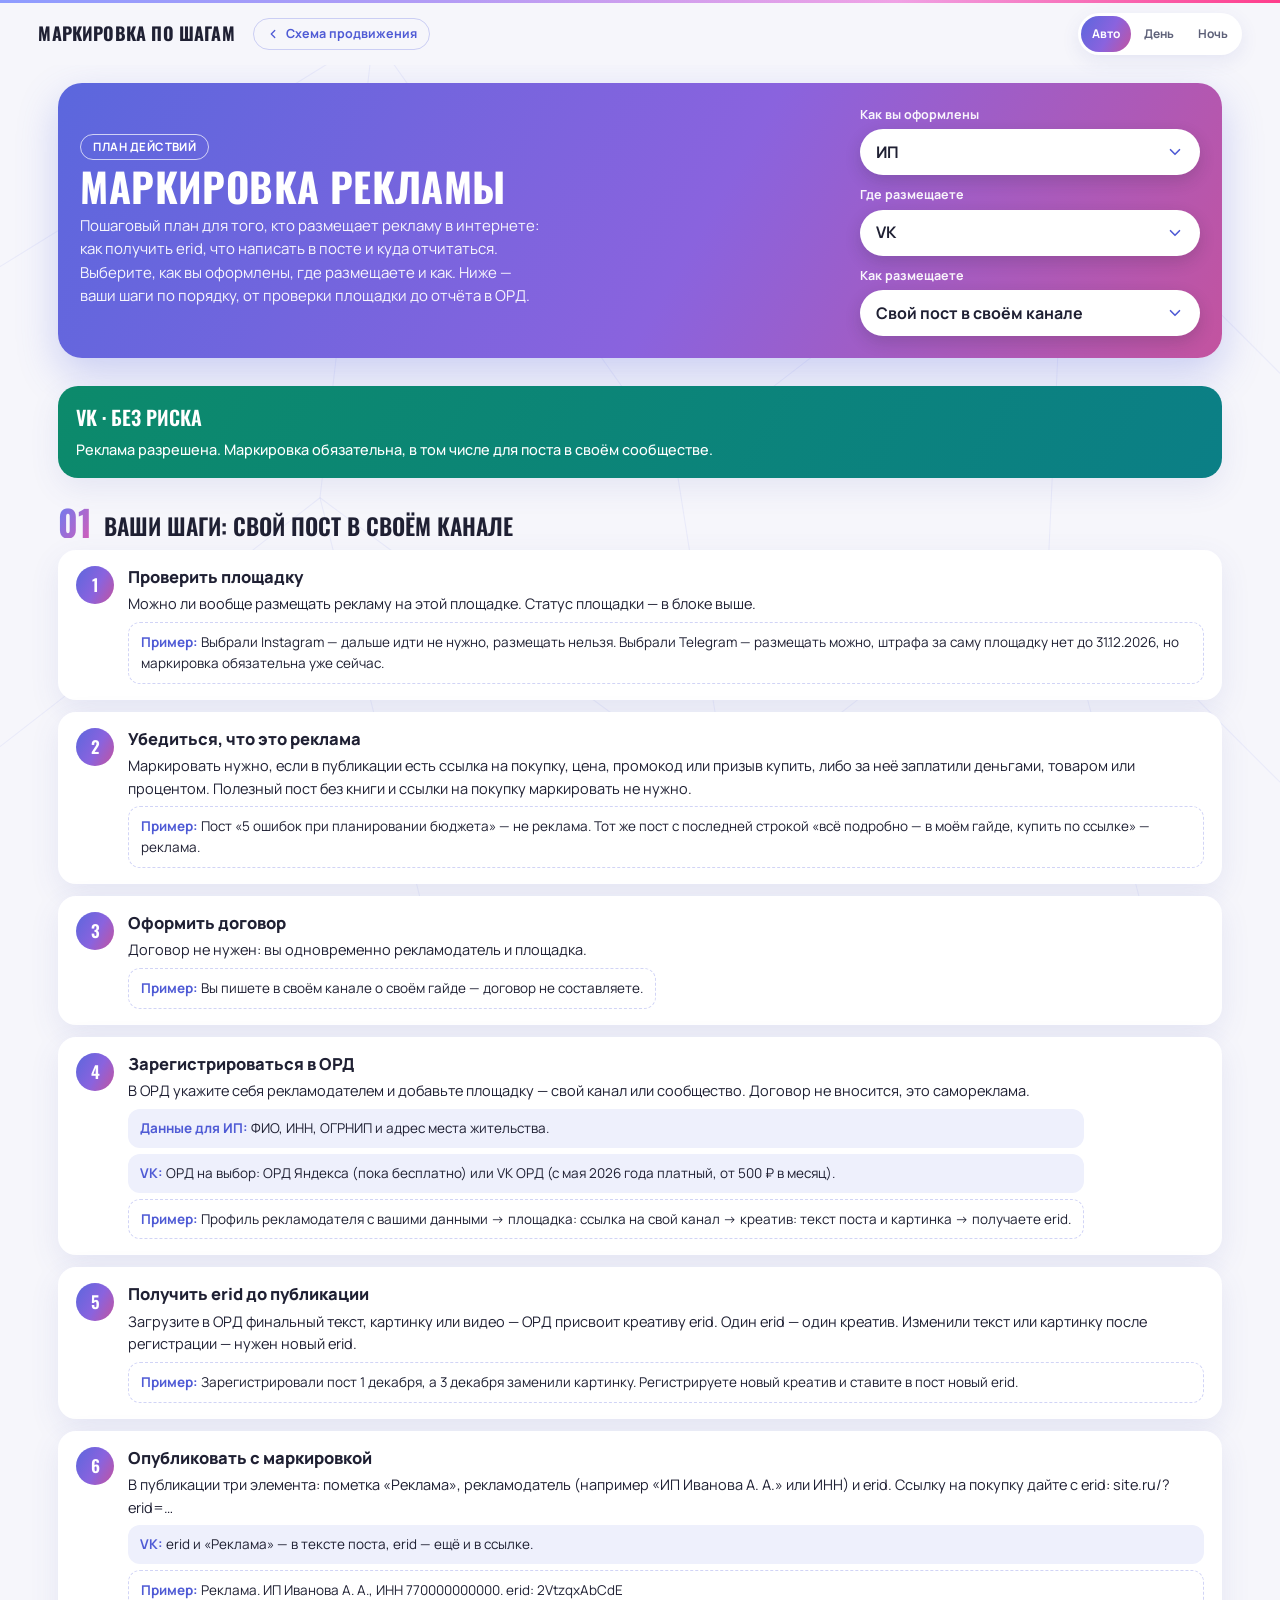
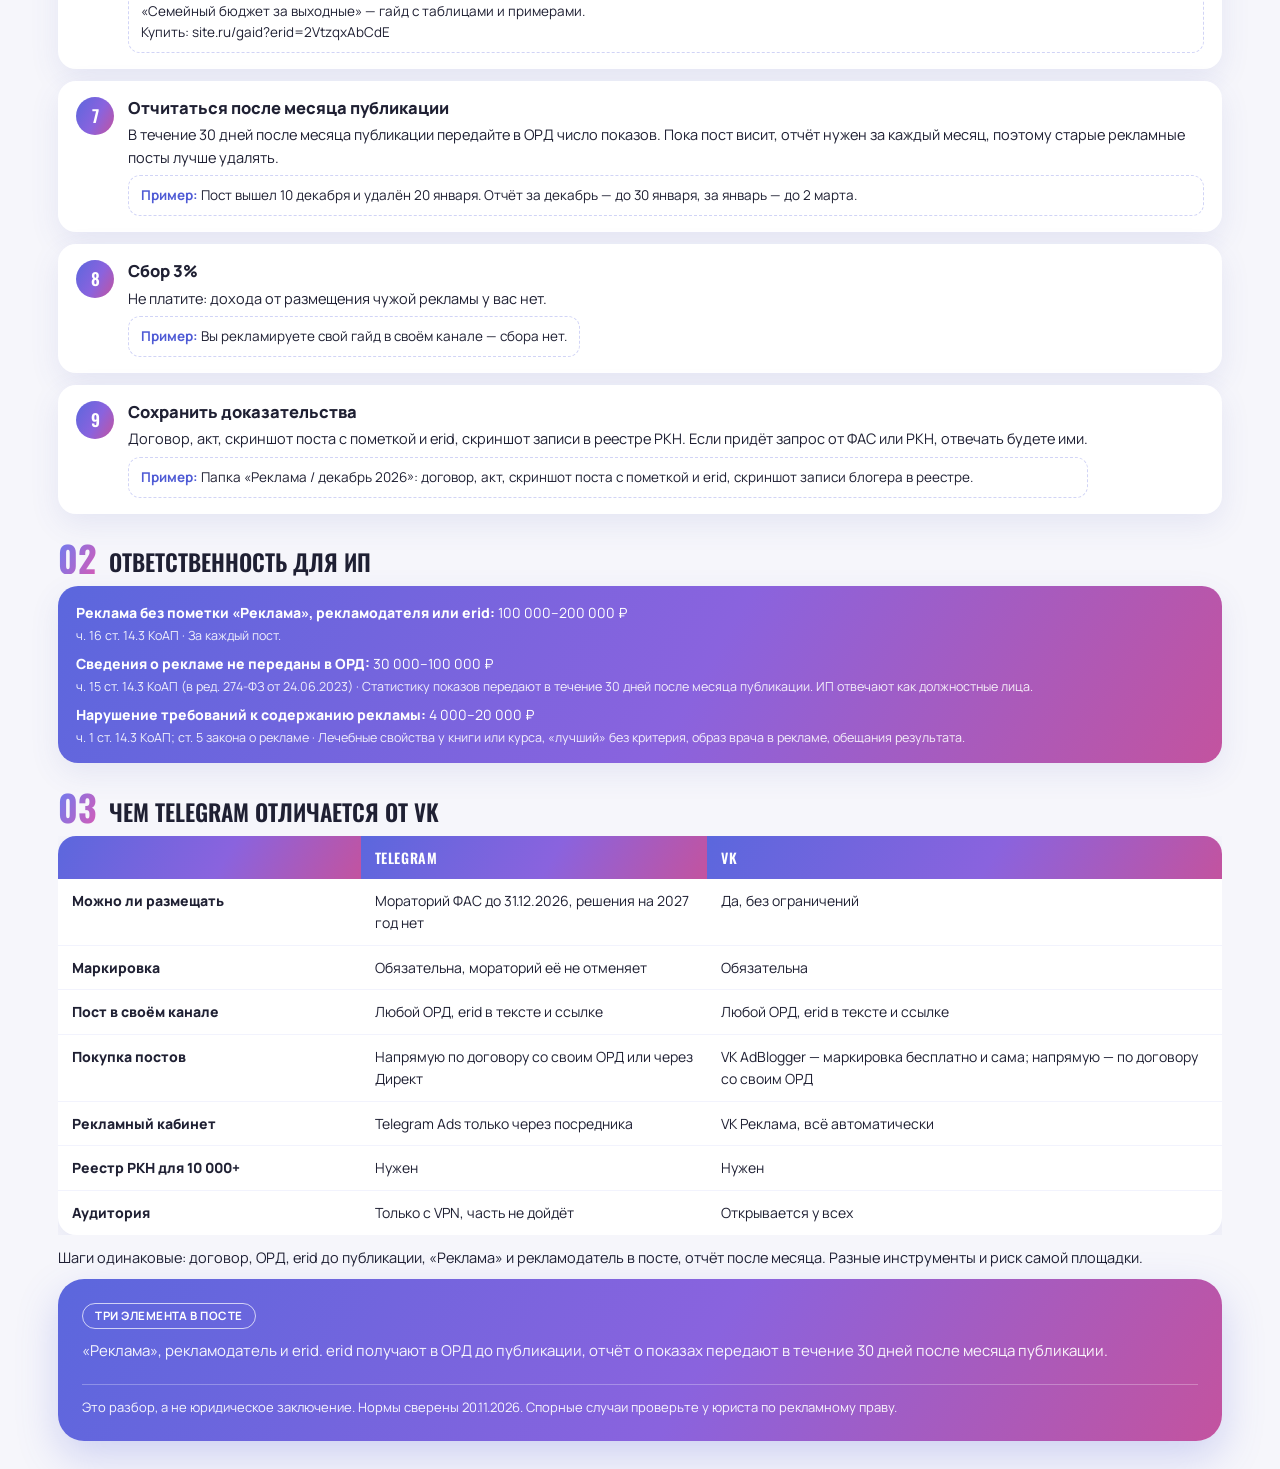
==== commit c60033cd: "Шапка с пояснением и темой, сохранение итога, планы Co-Authored-By: Claude Opus 5.5 <noreply@anthrop" ====
--- a/site/markirovka.html
+++ b/site/markirovka.html
@@ -97,7 +97,8 @@
 .two{display:grid;grid-template-columns:repeat(2,minmax(0,1fr));gap:10px}
 .mini{display:flex;flex-direction:column;gap:6px;padding:12px;border-radius:16px;background:#fff;color:#1F2033;font-size:13.5px}
 .lab{align-self:flex-start;padding:2px 9px;border-radius:999px;color:#fff;font-family:Oswald,sans-serif;font-size:11px;font-weight:600;letter-spacing:.07em;text-transform:uppercase}
-@media(max-width:600px){.opt{flex:1 1 100%;max-width:none}.tools{margin-left:0;width:100%;justify-content:space-between}.two{grid-template-columns:minmax(0,1fr)}.foot{padding:18px}}
+@media(max-width:600px){.opt{flex:1 1 100%;max-width:none}.tools{margin-left:0;width:100%;justify-content:space-between}.two{grid-template-columns:minmax(0,1fr)}.foot{padding:18px}
+.top{position:static}.bar{gap:8px;padding:8px 14px}.word{font-size:15px}.seg button{font-size:0;gap:0;padding:0 10px}.seg button svg{width:16px;height:16px}.hero{padding:18px}.hero h1{font-size:26px}}
 @media(prefers-reduced-motion:reduce){.opt{transition:none}.opt:hover{transform:none}}
 .navl{display:inline-flex;align-items:center;gap:6px;min-height:32px;padding:0 12px;border-radius:999px;border:1px solid var(--line);font-size:12.5px;font-weight:700;color:var(--pillink);text-decoration:none}
 .status{display:flex;flex-direction:column;gap:6px;padding:16px 18px;border-radius:20px;color:#fff;box-shadow:0 10px 30px var(--sh)}
@@ -144,10 +145,10 @@
 <div style="flex:1 1 360px">
 <span class="tag">План действий</span>
 <h1 id="h0" class="disp">Маркировка рекламы</h1>
-<p>Выберите, кто вы, где размещаете и как. Ниже — ваши шаги по порядку, от проверки площадки до отчёта в ОРД.</p>
+<p>Пошаговый план для того, кто размещает рекламу в интернете: как получить erid, что написать в посте и куда отчитаться. Выберите, как вы оформлены, где размещаете и как. Ниже — ваши шаги по порядку, от проверки площадки до отчёта в ОРД.</p>
 </div>
 <div class="fields">
-<div><label for="form">Кто вы</label><div class="sw"><select id="form"></select><svg width="18" height="18" viewBox="0 0 24 24" fill="none" stroke="#4F5BD5" stroke-width="2.2" stroke-linecap="round" stroke-linejoin="round" aria-hidden="true"><path d="m6 9 6 6 6-6"/></svg></div></div>
+<div><label for="form">Как вы оформлены</label><div class="sw"><select id="form"></select><svg width="18" height="18" viewBox="0 0 24 24" fill="none" stroke="#4F5BD5" stroke-width="2.2" stroke-linecap="round" stroke-linejoin="round" aria-hidden="true"><path d="m6 9 6 6 6-6"/></svg></div></div>
 <div><label for="pl">Где размещаете</label><div class="sw"><select id="pl"></select><svg width="18" height="18" viewBox="0 0 24 24" fill="none" stroke="#4F5BD5" stroke-width="2.2" stroke-linecap="round" stroke-linejoin="round" aria-hidden="true"><path d="m6 9 6 6 6-6"/></svg></div></div>
 <div><label for="mt">Как размещаете</label><div class="sw"><select id="mt"></select><svg width="18" height="18" viewBox="0 0 24 24" fill="none" stroke="#4F5BD5" stroke-width="2.2" stroke-linecap="round" stroke-linejoin="round" aria-hidden="true"><path d="m6 9 6 6 6-6"/></svg></div></div>
 </div>
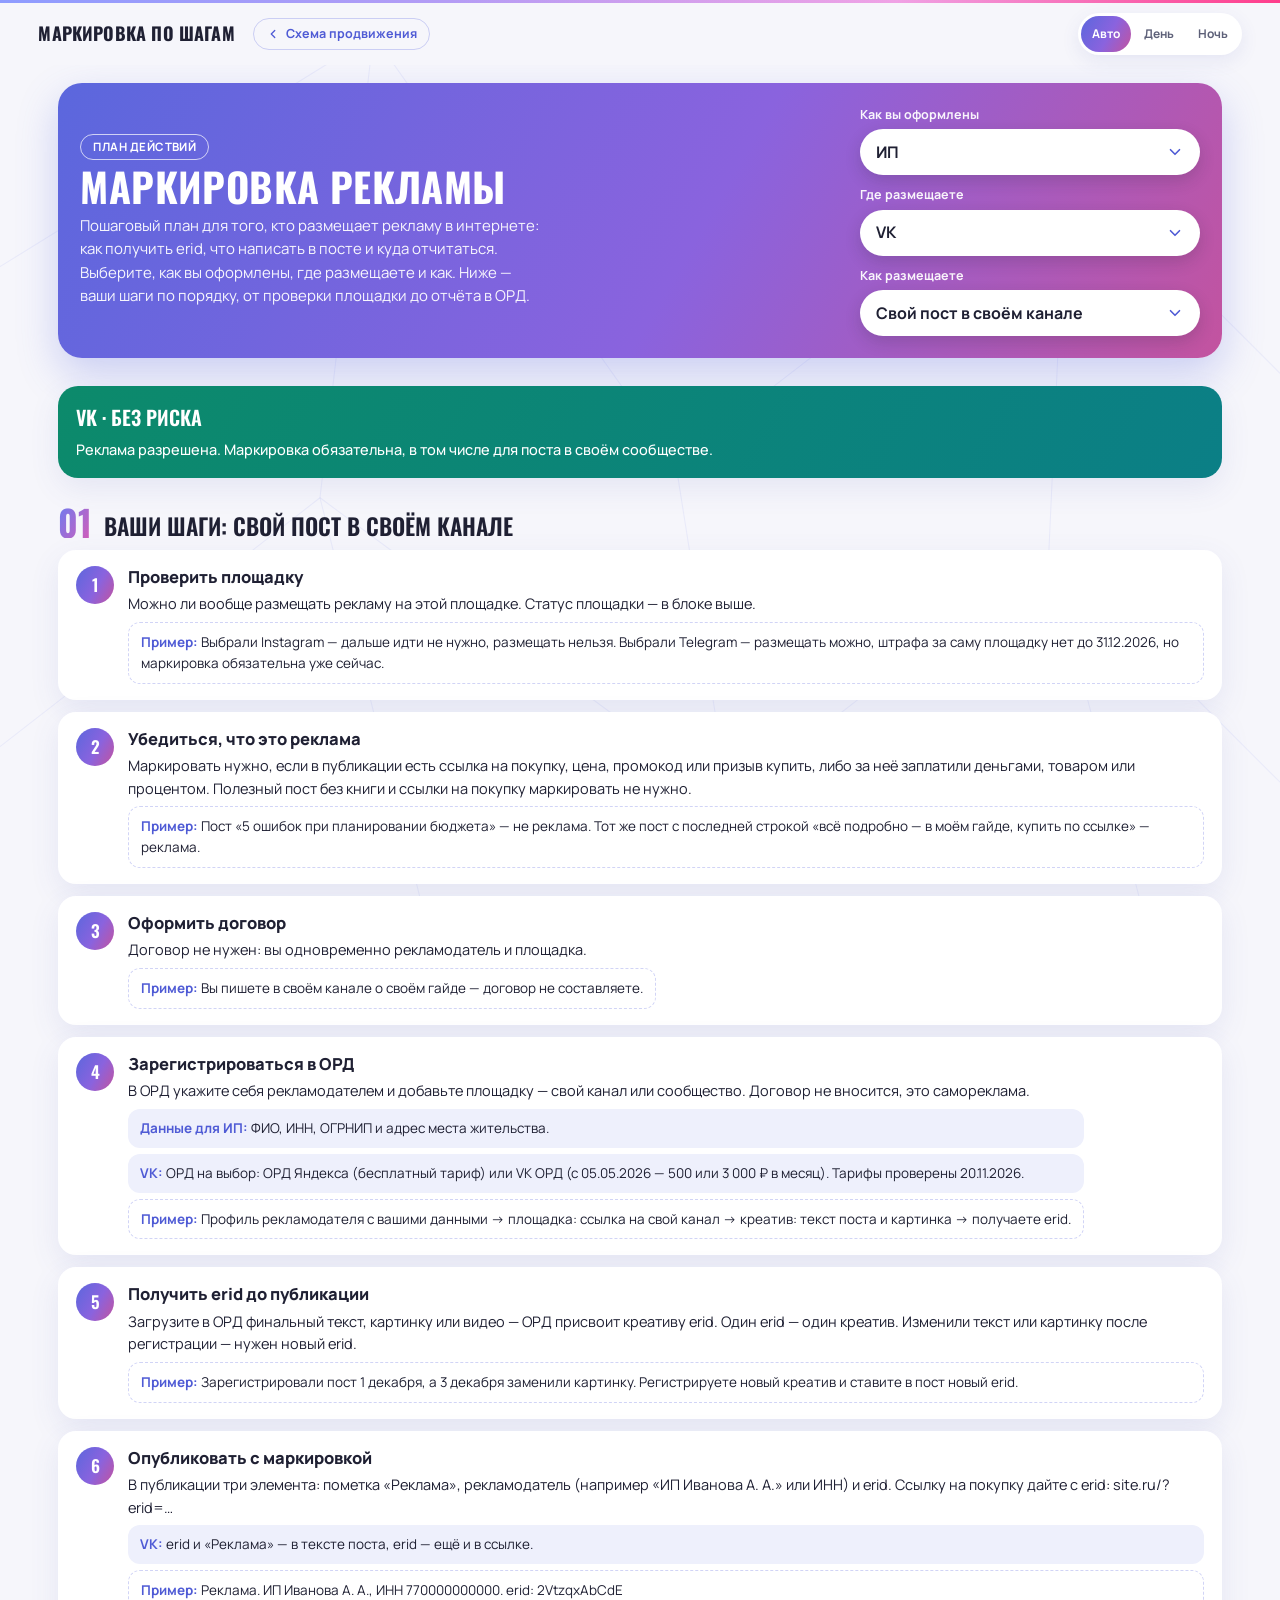
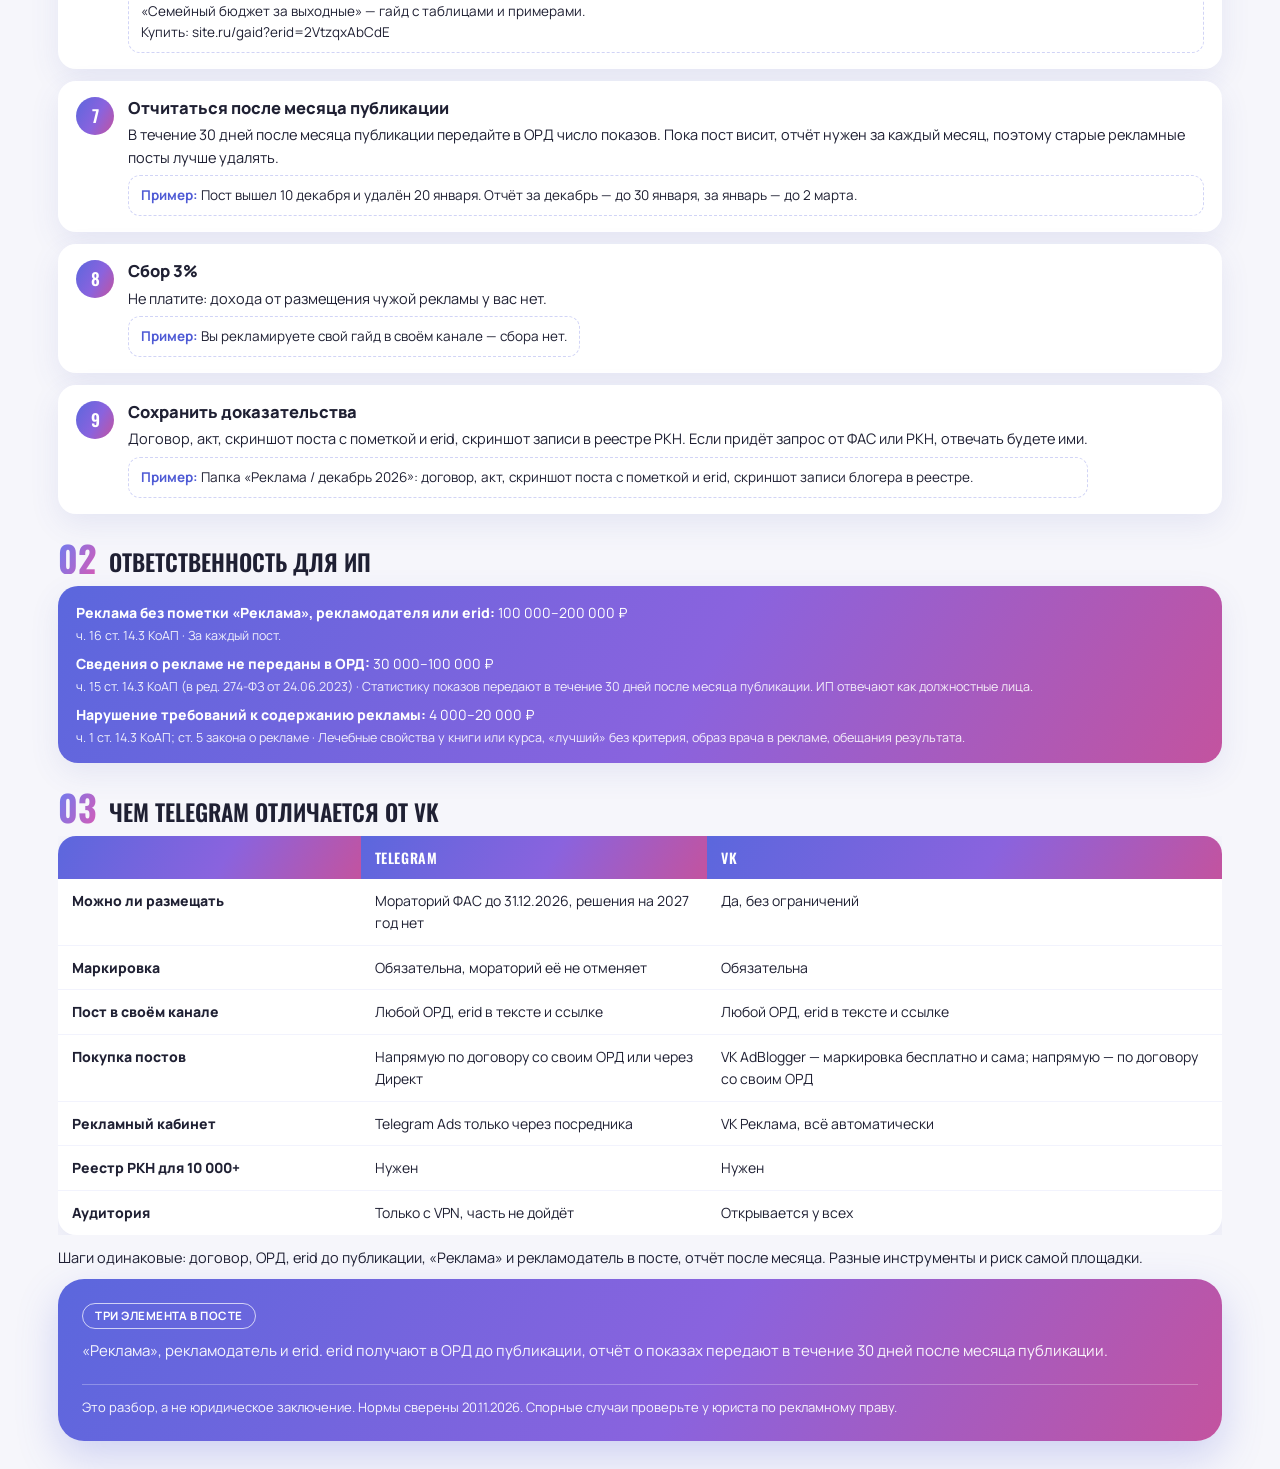
==== commit 6e7779c1: "Площадки в одном месте, даты у фактов, быстрая проверка Co-Authored-By: Claude Opus 5.5 <noreply@ant" ====
--- a/site/markirovka.html
+++ b/site/markirovka.html
@@ -171,6 +171,7 @@
 <script>
 {
 const D = window.SCHEMA, M = window.MARK;
+M.platforms.forEach((p) => { const b = D.platforms[p.id]; if (b) p.risk = b.risk; });
 const $ = (s) => document.querySelector(s);
 const esc = (s) => String(s).replace(/[&<>"]/g, (c) => ({ '&': '&amp;', '<': '&lt;', '>': '&gt;', '"': '&quot;' }[c]));
 const RL = { g: 'Без риска', y: 'Низкий риск', r: 'Высокий риск' };
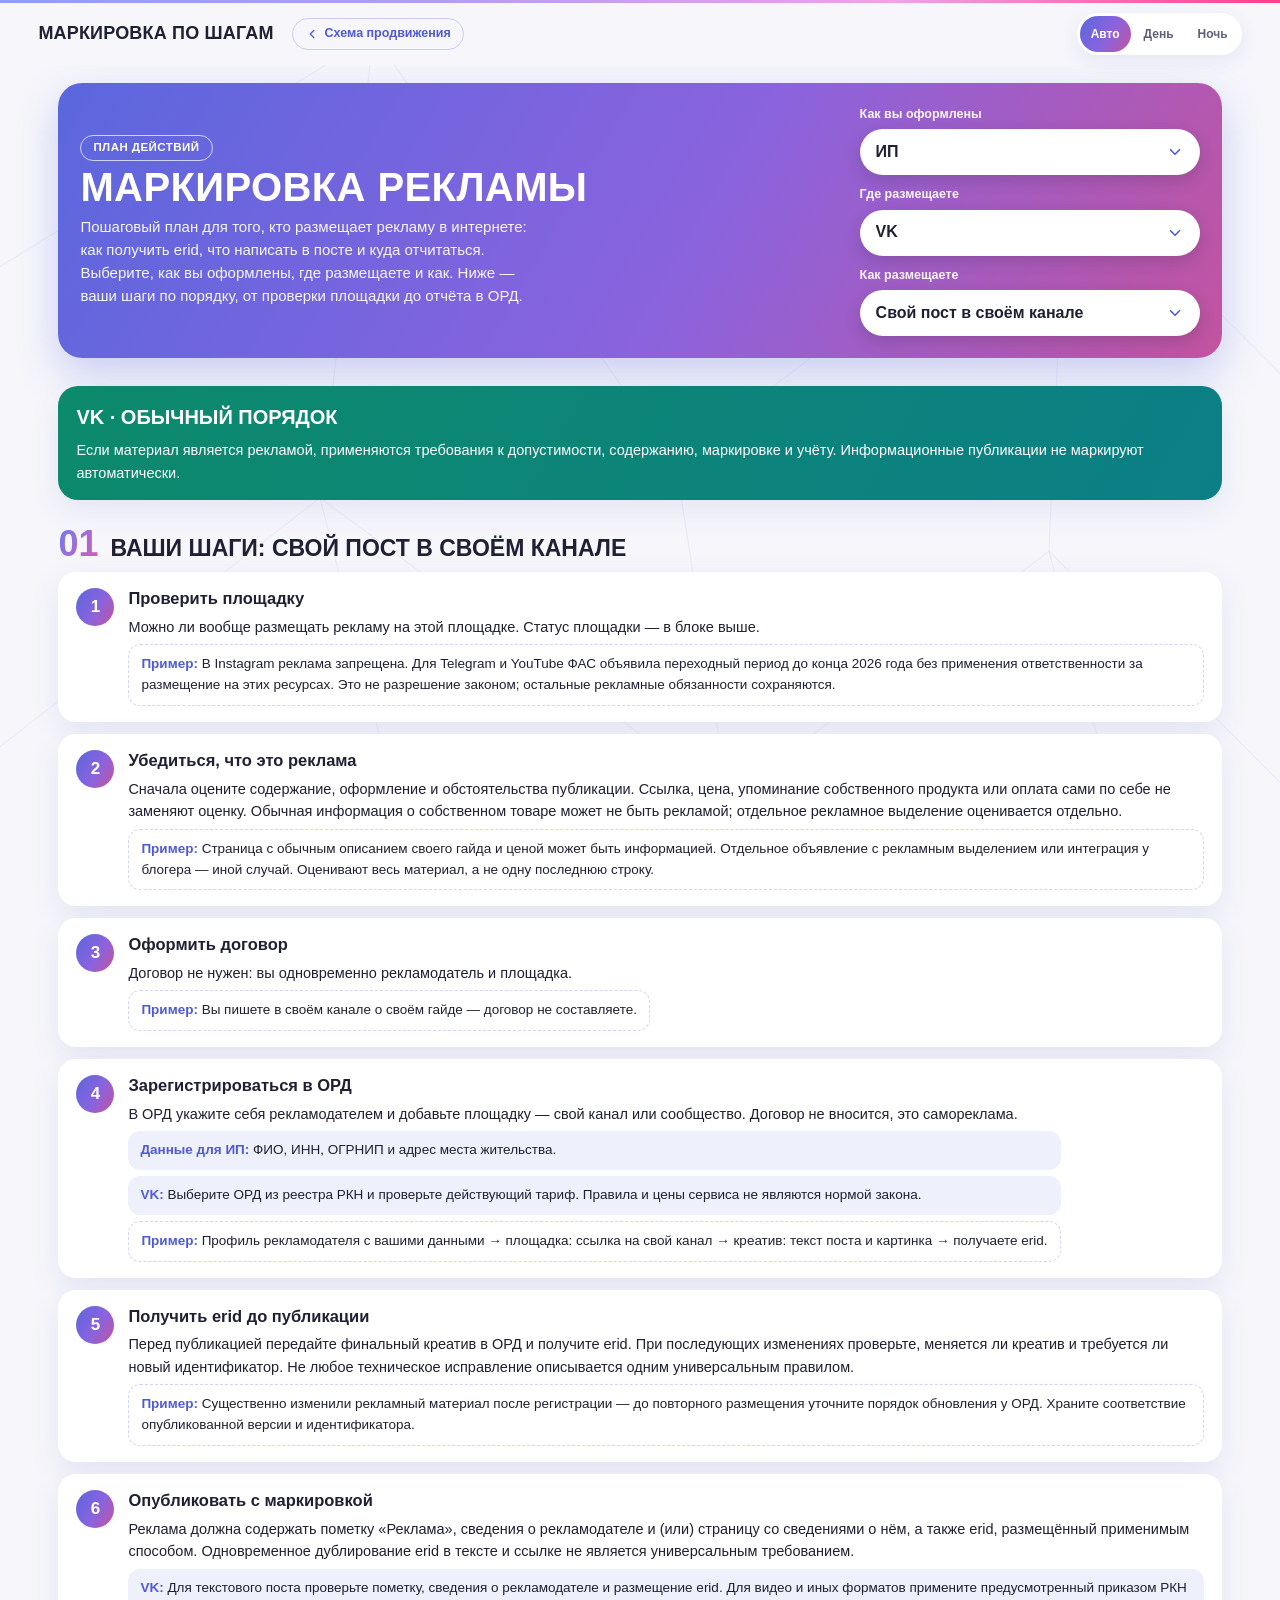
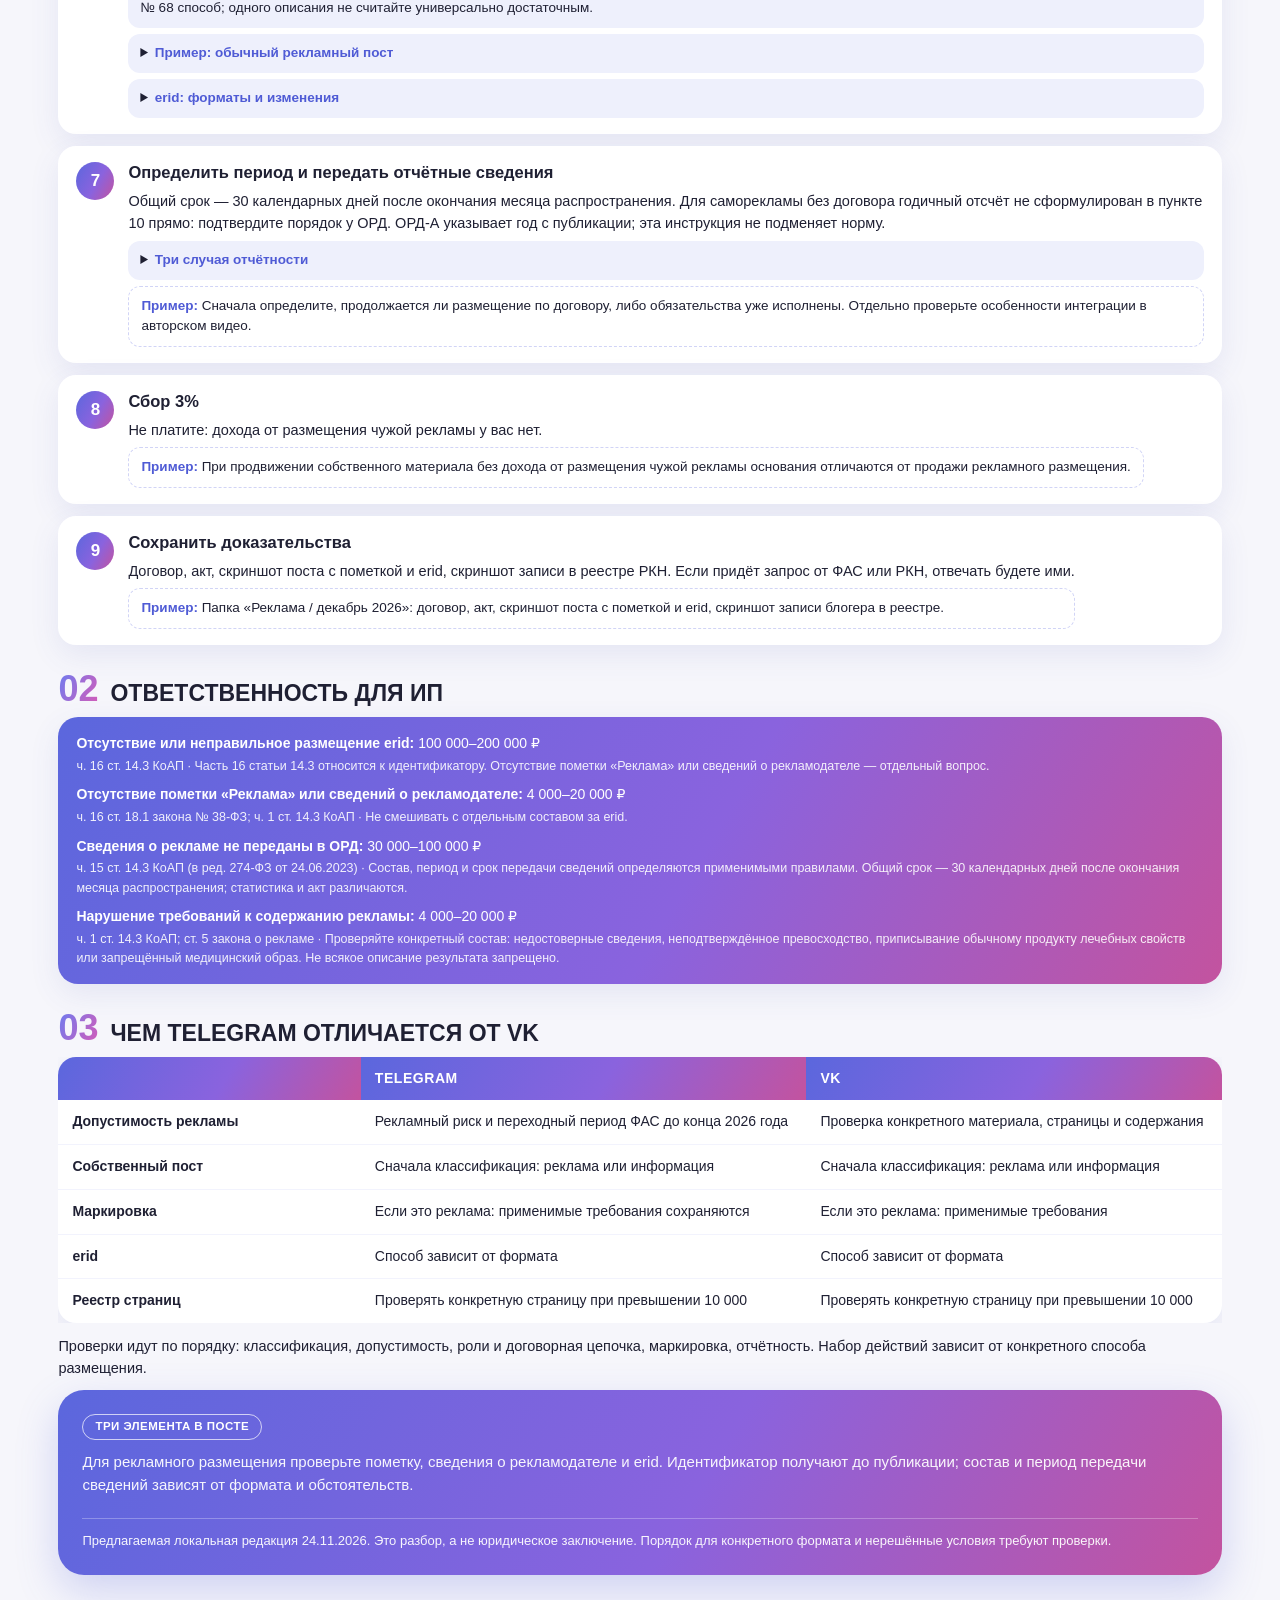
==== commit 724befa6: "sync(site): restore exact published v18 source and verification manifest" ====
--- a/site/markirovka.html
+++ b/site/markirovka.html
@@ -4,9 +4,6 @@
 <meta charset="utf-8">
 <meta name="viewport" content="width=device-width, initial-scale=1">
 <title>Маркировка рекламы по шагам</title>
-<link rel="preconnect" href="https://fonts.googleapis.com">
-<link rel="preconnect" href="https://fonts.gstatic.com" crossorigin>
-<link href="https://fonts.googleapis.com/css2?family=Manrope:wght@400;500;600;700;800&family=Oswald:wght@500;600;700&display=swap" rel="stylesheet">
 <style>
 /* VOICE: спокойный наставник для эксперта-новичка, без юридического жаргона
    IDEA: маршрутная карта — шаг за шагом от площадки к безопасной продаже
@@ -17,7 +14,7 @@
 --brand:linear-gradient(120deg,#5B67DD 0%,#8A63DE 55%,#C3539F 100%);--g:linear-gradient(120deg,#0C8A6B 0%,#0B7F86 100%);--y:linear-gradient(120deg,#FFD452 0%,#FFB443 100%);--r:linear-gradient(120deg,#D7344C 0%,#C0266A 100%);--bright:linear-gradient(90deg,#8E9CFF 0%,#B49CF5 35%,#F0A2E5 70%,#FF3D8B 100%)}
 :root[data-theme=light]{color-scheme:light}:root[data-theme=dark]{color-scheme:dark}
 *{box-sizing:border-box;min-width:0}
-body{margin:0;background:var(--bg);color:var(--ink);font:15px/1.55 Manrope,system-ui,sans-serif;overflow-x:clip}
+body{margin:0;background:var(--bg);color:var(--ink);font:15px/1.55 Arial,system-ui,sans-serif;overflow-x:clip}
 button,select{font:inherit}
 button:focus-visible,select:focus-visible,a:focus-visible{outline:3px solid #8E9CFF;outline-offset:2px}
 .geo{position:fixed;inset:0;width:100%;height:100%;pointer-events:none;z-index:0}
@@ -25,7 +22,7 @@
 .top{position:sticky;top:0;z-index:5;background:var(--bar);backdrop-filter:blur(8px)}
 .top::before{content:"";display:block;height:3px;background:var(--bright)}
 .bar{display:flex;flex-wrap:wrap;align-items:center;gap:10px 18px;padding:10px max(3vw,16px)}
-.disp{font-family:Oswald,Manrope,sans-serif;text-transform:uppercase;letter-spacing:.01em}
+.disp{font-family:"Arial Narrow",Arial,sans-serif;text-transform:uppercase;letter-spacing:.01em}
 .word{font-size:18px;font-weight:700}
 .crumbs{display:flex;flex-wrap:wrap;gap:6px}
 .crumb{display:inline-flex;align-items:center;min-height:32px;padding:0 12px;border-radius:999px;border:1px solid var(--line);background:transparent;font-size:12.5px;font-weight:600;color:var(--pillink);cursor:pointer}
@@ -47,16 +44,16 @@
 .sw svg{position:absolute;right:16px;top:14px;pointer-events:none}
 .step{display:flex;flex-direction:column;gap:12px;scroll-margin-top:90px}
 .sh{display:flex;align-items:flex-end;gap:12px;flex-wrap:wrap}
-.num{font-family:Oswald,sans-serif;font-size:36px;font-weight:700;line-height:.9;background:linear-gradient(120deg,#6E7CF0,#D45CB8);-webkit-background-clip:text;background-clip:text;color:transparent}
-.sh h2{margin:0;font-family:Oswald,Manrope,sans-serif;font-size:23px;font-weight:600;text-transform:uppercase;line-height:1.05;text-wrap:balance}
+.num{font-family:"Arial Narrow",Arial,sans-serif;font-size:36px;font-weight:700;line-height:.9;background:linear-gradient(120deg,#6E7CF0,#D45CB8);-webkit-background-clip:text;background-clip:text;color:transparent}
+.sh h2{margin:0;font-family:"Arial Narrow",Arial,sans-serif;font-size:23px;font-weight:600;text-transform:uppercase;line-height:1.05;text-wrap:balance}
 .hint{font-size:13px;color:var(--muted)}
 .row{display:flex;flex-wrap:wrap;gap:12px}
 .opt{display:flex;flex-direction:column;flex:1 1 190px;max-width:236px;border-radius:18px;background:var(--card);box-shadow:0 10px 30px var(--sh);overflow:hidden;transition:transform .15s ease,box-shadow .15s ease}
 .opt:hover{transform:translateY(-2px)}
 .opt.sel{box-shadow:0 0 0 2px #6C78E8,0 16px 36px rgba(108,120,232,.30)}
-.hd{display:flex;align-items:center;gap:6px;padding:7px 12px;font-family:Oswald,sans-serif;font-size:12px;font-weight:600;letter-spacing:.07em;text-transform:uppercase}
+.hd{display:flex;align-items:center;gap:6px;padding:7px 12px;font-family:"Arial Narrow",Arial,sans-serif;font-size:12px;font-weight:600;letter-spacing:.07em;text-transform:uppercase}
 .g .hd{background:var(--g);color:#fff}.y .hd{background:var(--y);color:#2B1F00}.r .hd{background:var(--r);color:#fff}
-.pick{margin-left:auto;padding:1px 7px;border-radius:999px;background:rgba(255,255,255,.92);color:#3B45B8;font-family:Manrope,sans-serif;font-size:10.5px;font-weight:800;letter-spacing:0;text-transform:none}
+.pick{margin-left:auto;padding:1px 7px;border-radius:999px;background:rgba(255,255,255,.92);color:#3B45B8;font-family:Arial,sans-serif;font-size:10.5px;font-weight:800;letter-spacing:0;text-transform:none}
 .bd{all:unset;cursor:pointer;display:flex;flex-direction:column;gap:5px;padding:11px 12px 10px;min-height:44px}
 .bd:focus-visible{outline:3px solid #8E9CFF;outline-offset:-3px}
 .t{font-size:15px;font-weight:800;line-height:1.25}
@@ -64,7 +61,7 @@
 .ft{display:flex;gap:6px;flex-wrap:wrap;padding:0 12px 12px;margin-top:auto}
 .lnk{display:inline-flex;align-items:center;gap:4px;min-height:32px;padding:0 8px;white-space:nowrap;border-radius:999px;border:1px solid var(--line);background:transparent;font-size:11.5px;font-weight:700;color:var(--pillink);cursor:pointer}
 .big{display:flex;flex-direction:column;gap:10px;flex:1 1 300px;padding:16px 18px;border-radius:20px;color:#fff;box-shadow:0 10px 30px var(--sh)}
-.big h3{margin:0;font-family:Oswald,sans-serif;font-size:20px;font-weight:600;text-transform:uppercase}
+.big h3{margin:0;font-family:"Arial Narrow",Arial,sans-serif;font-size:20px;font-weight:600;text-transform:uppercase}
 .big h4{margin:4px 0 0;font-size:12px;font-weight:800;letter-spacing:.05em;text-transform:uppercase;opacity:.92}
 .big ul{margin:0;padding-left:18px;display:flex;flex-direction:column;gap:5px;font-size:14px;font-weight:500}
 .big.yel{color:#2B1F00}
@@ -96,18 +93,18 @@
 .kv .lw{font-size:12.5px;color:var(--muted)}
 .two{display:grid;grid-template-columns:repeat(2,minmax(0,1fr));gap:10px}
 .mini{display:flex;flex-direction:column;gap:6px;padding:12px;border-radius:16px;background:#fff;color:#1F2033;font-size:13.5px}
-.lab{align-self:flex-start;padding:2px 9px;border-radius:999px;color:#fff;font-family:Oswald,sans-serif;font-size:11px;font-weight:600;letter-spacing:.07em;text-transform:uppercase}
+.lab{align-self:flex-start;padding:2px 9px;border-radius:999px;color:#fff;font-family:"Arial Narrow",Arial,sans-serif;font-size:11px;font-weight:600;letter-spacing:.07em;text-transform:uppercase}
 @media(max-width:600px){.opt{flex:1 1 100%;max-width:none}.tools{margin-left:0;width:100%;justify-content:space-between}.two{grid-template-columns:minmax(0,1fr)}.foot{padding:18px}
 .top{position:static}.bar{gap:8px;padding:8px 14px}.word{font-size:15px}.seg button{font-size:0;gap:0;padding:0 10px}.seg button svg{width:16px;height:16px}.hero{padding:18px}.hero h1{font-size:26px}}
 @media(prefers-reduced-motion:reduce){.opt{transition:none}.opt:hover{transform:none}}
 .navl{display:inline-flex;align-items:center;gap:6px;min-height:32px;padding:0 12px;border-radius:999px;border:1px solid var(--line);font-size:12.5px;font-weight:700;color:var(--pillink);text-decoration:none}
 .status{display:flex;flex-direction:column;gap:6px;padding:16px 18px;border-radius:20px;color:#fff;box-shadow:0 10px 30px var(--sh)}
 .status.y{color:#2B1F00}
-.status h3{margin:0;font-family:Oswald,sans-serif;font-size:20px;font-weight:600;text-transform:uppercase}
+.status h3{margin:0;font-family:"Arial Narrow",Arial,sans-serif;font-size:20px;font-weight:600;text-transform:uppercase}
 .status p{margin:0;font-size:14.5px;font-weight:500}
 .plan{list-style:none;margin:0;padding:0;display:flex;flex-direction:column;gap:12px}
 .ps{display:flex;gap:14px;padding:16px 18px;border-radius:18px;background:var(--card);box-shadow:0 10px 30px var(--sh)}
-.pn{flex:none;display:inline-flex;align-items:center;justify-content:center;width:38px;height:38px;border-radius:50%;background:var(--brand);color:#fff;font-family:Oswald,sans-serif;font-size:17px;font-weight:600}
+.pn{flex:none;display:inline-flex;align-items:center;justify-content:center;width:38px;height:38px;border-radius:50%;background:var(--brand);color:#fff;font-family:"Arial Narrow",Arial,sans-serif;font-size:17px;font-weight:600}
 .pb{display:flex;flex-direction:column;gap:6px}
 .pb h3{margin:0;font-size:16.5px;font-weight:800;line-height:1.3}
 .pb p{margin:0;font-size:14.5px}
@@ -116,7 +113,7 @@
 .pnote.ex{white-space:pre-line;background:transparent;border:1px dashed var(--line)}
 .cmp{width:100%;border-collapse:separate;border-spacing:0;border-radius:18px;overflow:hidden;background:var(--card);box-shadow:0 10px 30px var(--sh);font-size:14px}
 .cmp th,.cmp td{padding:11px 14px;text-align:left;vertical-align:top;border-bottom:1px solid var(--stroke)}
-.cmp thead th{background:var(--brand);color:#fff;font-family:Oswald,sans-serif;font-size:14px;font-weight:600;letter-spacing:.04em;text-transform:uppercase}
+.cmp thead th{background:var(--brand);color:#fff;font-family:"Arial Narrow",Arial,sans-serif;font-size:14px;font-weight:600;letter-spacing:.04em;text-transform:uppercase}
 .cmp tbody th{font-weight:800;width:26%}
 .cmp tr:last-child td,.cmp tr:last-child th{border-bottom:0}
 .fines3{display:flex;flex-direction:column;gap:8px}
@@ -160,7 +157,7 @@
 <div class="foot">
 <div style="flex:1 1 340px;display:flex;flex-direction:column;gap:10px">
 <span class="tag" style="align-self:flex-start">Три элемента в посте</span>
-<p>«Реклама», рекламодатель и erid. erid получают в ОРД до публикации, отчёт о показах передают в течение 30 дней после месяца публикации.</p>
+<p>Для рекламного размещения проверьте пометку, сведения о рекламодателе и erid. Идентификатор получают до публикации; состав и период передачи сведений зависят от формата и обстоятельств.</p>
 </div>
 <p class="legal" id="legal"></p>
 </div>
@@ -174,7 +171,7 @@
 M.platforms.forEach((p) => { const b = D.platforms[p.id]; if (b) p.risk = b.risk; });
 const $ = (s) => document.querySelector(s);
 const esc = (s) => String(s).replace(/[&<>"]/g, (c) => ({ '&': '&amp;', '<': '&lt;', '>': '&gt;', '"': '&quot;' }[c]));
-const RL = { g: 'Без риска', y: 'Низкий риск', r: 'Высокий риск' };
+const RL = { g: 'Обычный порядок', y: 'Проверьте условия', r: 'Запрет / высокий риск' };
 const store = {
   get(k, d) { try { const v = localStorage.getItem(k); return v ? JSON.parse(v) : d; } catch (e) { return d; } },
   set(k, v) { try { localStorage.setItem(k, JSON.stringify(v)); } catch (e) {} }
@@ -183,6 +180,7 @@
 if (!D.forms.some((f) => f.id === S.form)) S.form = 'ip';
 if (!M.platforms.some((p) => p.id === S.pl)) S.pl = 'vk';
 if (!M.methods.some((m) => m.id === S.mt)) S.mt = 'own';
+if (location.hash === '#publish-example') { S.mt = 'own'; S.pl = 'vk'; }
 
 function sec(num, title, body) {
   return '<section class="step" aria-labelledby="s' + num + '"><div class="sh"><span class="num" aria-hidden="true">0' + num + '</span><h2 id="s' + num + '">' + esc(title) + '</h2></div>' + body + '</section>';
@@ -216,13 +214,16 @@
     if (s.id === 'contract' && S.mt === 'buy') notes += '<div class="pnote"><b>' + esc(p.name) + ':</b> ' + esc(p.buy) + '</div>';
     if (s.id === 'contract' && S.mt === 'cabinet') notes += '<div class="pnote"><b>' + esc(p.name) + ':</b> ' + esc(p.cabinet) + '</div>';
     if (s.platform === 'publish') notes += '<div class="pnote"><b>' + esc(p.name) + ':</b> ' + esc(p.publish) + '</div>';
+    if (s.id === 'publish') notes += '<details id="publish-example" class="pnote"><summary><b>Пример: обычный рекламный пост</b></summary><p>Этот пример предназначен для текстового рекламного поста на допустимой площадке. Замените поля своими данными; erid получите в ОРД до публикации.</p><pre style="white-space:pre-wrap;overflow-wrap:anywhere;font:inherit">Реклама. Рекламодатель: [сведения о рекламодателе]\nerid: [идентификатор из ОРД]\n\nГайд «Семейный бюджет»: таблицы и примеры планирования расходов.\nСостав, цена и условия получения: [страница материала]</pre><p>В примере erid размещён текстом. Его одновременное дублирование в ссылке не является универсальным требованием. Для видео и других форматов проверьте применимый способ по приказу РКН № 68.</p><p>Если рекламируете дистанционную продажу печатной книги, дополнительно учтите сведения о продавце по статье 8 закона о рекламе.</p></details>';
+    if (s.id === 'report') notes += '<details class="pnote"><summary><b>Три случая отчётности</b></summary><p><b>1. Размещение по договору продолжается.</b> Сведения передают в течение 30 календарных дней после окончания месяца распространения. Статистика не должна ждать многомесячного акта.</p><p><b>2. Обязательства исполнены, пост остался.</b> Пункт 10 Правил № 974 предусматривает передачу сведений в течение года со дня исполнения договорного обязательства. Не определяйте этот срок только по дате акта или доступности поста.</p><p><b>3. Реклама в составе авторского произведения в форме видео.</b> Указанный годичный предел для неё не применяется. Обычный видеоролик не следует автоматически считать именно такой интеграцией.</p><p><b>Самореклама без договора.</b> ОРД-А указывает год с публикации. Это порядок оператора; прямое подтверждение универсального отсчёта по пункту 10 не получено.</p><p><a href="LEGAL_REVIEW_2026-11-24.md">Основания и нерешённые вопросы · 24.11.2026</a></p></details>';
+    if (s.id === 'publish') notes += '<details class="pnote"><summary><b>erid: форматы и изменения</b></summary><p>Пометка допустима в начале или конце текста, поверх текстово-графического блока, в начале и (или) поверх видео. Она должна быть контрастной и доступной для визуализации. Альтернатива — предусмотренный технический способ в ссылке. Для трансляции заранее согласуйте способ с ОРД.</p><p>Повторное размещение одного креатива не всегда требует нового erid. Сверьте исходный договор и учёт размещений. Порядок правок зависит от ОРД: Яндекс после первого показа предлагает новый креатив, ОРД-А допускает отдельные небольшие правки с обновлением образца.</p><p>Приказ РКН № 68, пункты 10–13; инструкции операторов. Сверка 24.11.2026.</p></details>';
     const ex = s.example && (s.example[S.mt] || s.example.all);
     if (ex) notes += '<div class="pnote ex"><b>Пример:</b> ' + esc(ex) + '</div>';
     return '<li class="ps"><span class="pn" aria-hidden="true">' + (i + 1) + '</span><div class="pb"><h3>' + esc(s.title) + '</h3><p>' + esc(t) + '</p>' + notes + '</div></li>';
   }).join('');
   html += sec(1, 'Ваши шаги: ' + m.name.toLowerCase(), '<ol class="plan">' + items + '</ol>');
 
-  const keys = S.mt === 'buy' ? ['marking', 'erir', 'registry', 'content'] : S.mt === 'own' ? ['marking', 'erir', 'content'] : ['content'];
+  const keys = S.mt === 'buy' ? ['marking', 'adlabel', 'erir', 'registry', 'content'] : S.mt === 'own' ? ['marking', 'adlabel', 'erir', 'content'] : ['content'];
   html += sec(2, 'Ответственность ' + who, '<div class="big" style="background:var(--brand);flex:none"><div class="fines3">' + keys.map((k) => {
     const f = D.fines[k];
     return '<div class="fine"><span><b>' + esc(f.title) + ':</b> ' + esc(f[S.form] != null ? f[S.form] : f[curCol()]) + (f.verify ? '<span class="vf">сверить</span>' : '') + '</span><small>' + esc(f.law) + (f.note ? ' · ' + esc(f.note) : '') + '</small></div>';
@@ -233,6 +234,7 @@
     c.rows.map((r) => '<tr><th scope="row">' + esc(r.label) + '</th><td>' + esc(r.tg) + '</td><td>' + esc(r.vk) + '</td></tr>').join('') +
     '</tbody></table></div><p style="margin:0;font-size:14.5px">' + esc(c.outro) + '</p>');
   $('#out').innerHTML = html;
+  if (location.hash === '#publish-example') { const ex = document.getElementById('publish-example'); if (ex) { ex.open = true; requestAnimationFrame(() => ex.scrollIntoView({block:'center'})); } }
 }
 
 function setTheme(m) {
@@ -248,10 +250,11 @@
 $('#mt').innerHTML = M.methods.map((m) => '<option value="' + m.id + '">' + esc(m.name) + '</option>').join('');
 $('#form').value = S.form; $('#pl').value = S.pl; $('#mt').value = S.mt;
 ['form', 'pl', 'mt'].forEach((k) => $('#' + k).addEventListener('change', (e) => { S[k] = e.target.value; render(); }));
-$('#legal').textContent = 'Это разбор, а не юридическое заключение. Нормы сверены ' + M.checked + '. Спорные случаи проверьте у юриста по рекламному праву.';
+$('#legal').textContent = 'Предлагаемая локальная редакция 24.11.2026. Это разбор, а не юридическое заключение. Порядок для конкретного формата и нерешённые условия требуют проверки.';
 setTheme(store.get('skhema-theme', 'auto'));
 render();
 }
 </script>
 </body>
 </html>
+
